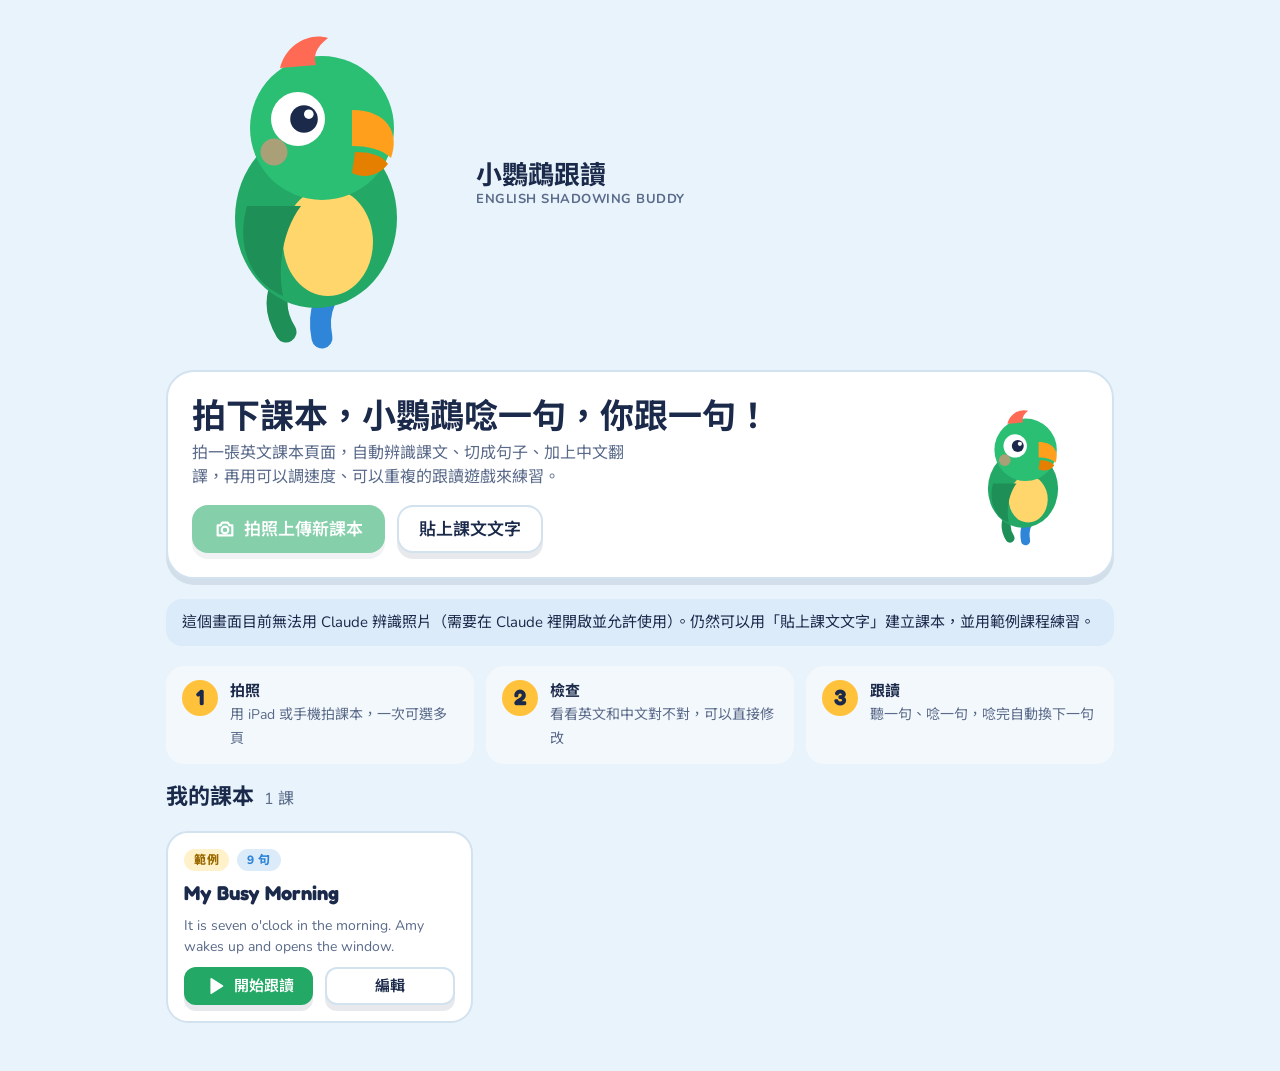
==== index.html @ 88861bb8 "Add files via upload" ====
<!doctype html><html lang="zh-Hant"><head><meta charset="utf-8"><meta name="viewport" content="width=device-width,initial-scale=1,viewport-fit=cover"><meta name="apple-mobile-web-app-capable" content="yes"><style>body{margin:0}[hidden]{display:none!important}img{max-width:100%}</style></head><body>
<title>小鸚鵡跟讀</title>
<link rel="preconnect" href="https://fonts.googleapis.com">
<link rel="preconnect" href="https://fonts.gstatic.com" crossorigin>
<link rel="stylesheet" href="https://fonts.googleapis.com/css2?family=Fredoka:wght@500;600;700&family=Nunito:wght@500;700;800&family=Noto+Sans+TC:wght@500;700&display=swap">
<style>
:root{
  --bg:#E8F3FB; --surface:#FFFFFF; --surface2:#F3F8FC; --ink:#1B2A4A; --muted:#5A6A8A; --line:#D3E2EF;
  --leaf:#23A866; --leaf-ink:#FFFFFF; --leaf-soft:#D9F4E6;
  --sun:#FFC23A; --sun-soft:#FFF1C9; --coral:#FF6A55; --coral-soft:#FFE3DE; --sky:#2F86D8; --sky-soft:#DCEBFA;
  --hl:#FFE08A; --hl-ink:#1B2A4A; --shadow:0 6px 0 rgba(27,42,74,.10);
  --f-disp:"Fredoka","Noto Sans TC","PingFang TC","Microsoft JhengHei",system-ui,sans-serif;
  --f-body:"Nunito","Noto Sans TC","PingFang TC","Microsoft JhengHei",system-ui,sans-serif;
  --f-zh:"Noto Sans TC","PingFang TC","Microsoft JhengHei",system-ui,sans-serif;
}
@media (prefers-color-scheme: dark){
  :root:not([data-theme="light"]){
    color-scheme:dark;
    --bg:#0E1930; --surface:#172642; --surface2:#1D2E4F; --ink:#EEF3FB; --muted:#9FB1CF; --line:#2B3E62;
    --leaf:#34C27B; --leaf-ink:#06210F; --leaf-soft:#173D2C;
    --sun:#FFC94F; --sun-soft:#3D3316; --coral:#FF7C69; --coral-soft:#43221F; --sky:#5AA6EE; --sky-soft:#1B3355;
    --hl:#FFD35C; --hl-ink:#1B2A4A; --shadow:0 6px 0 rgba(0,0,0,.35);
  }
}
:root[data-theme="dark"]{
  color-scheme:dark;
  --bg:#0E1930; --surface:#172642; --surface2:#1D2E4F; --ink:#EEF3FB; --muted:#9FB1CF; --line:#2B3E62;
  --leaf:#34C27B; --leaf-ink:#06210F; --leaf-soft:#173D2C;
  --sun:#FFC94F; --sun-soft:#3D3316; --coral:#FF7C69; --coral-soft:#43221F; --sky:#5AA6EE; --sky-soft:#1B3355;
  --hl:#FFD35C; --hl-ink:#1B2A4A; --shadow:0 6px 0 rgba(0,0,0,.35);
}
*{box-sizing:border-box}
html,body{height:100%}
body{background:var(--bg);color:var(--ink);font-family:var(--f-body);font-size:16px;line-height:1.5;-webkit-tap-highlight-color:transparent}
.wrap{max-width:980px;margin:0 auto;padding:20px 16px 48px;display:flex;flex-direction:column;gap:20px}
h1,h2,h3{font-family:var(--f-disp);margin:0;text-wrap:balance;line-height:1.15}
button{font:inherit;color:inherit;cursor:pointer;border:0;background:none}
button:focus-visible,input:focus-visible,textarea:focus-visible,select:focus-visible,label.btn:focus-within{outline:3px solid var(--sky);outline-offset:2px}
.btn{display:inline-flex;align-items:center;justify-content:center;gap:8px;min-height:48px;padding:0 20px;border-radius:16px;font-family:var(--f-disp);font-weight:600;font-size:17px;background:var(--surface);border:2px solid var(--line);box-shadow:var(--shadow);transition:transform .08s}
.btn:active{transform:translateY(3px);box-shadow:0 3px 0 rgba(27,42,74,.10)}
.btn[disabled]{opacity:.5;cursor:not-allowed}
.btn.primary{background:var(--leaf);color:var(--leaf-ink);border-color:transparent}
.btn.sun{background:var(--sun);color:#1B2A4A;border-color:transparent}
.btn.ghost{box-shadow:none;background:transparent}
.btn.small{min-height:38px;font-size:15px;padding:0 14px;border-radius:12px}
.btn svg{width:22px;height:22px;flex:none}
.muted{color:var(--muted)}
.row{display:flex;gap:12px;flex-wrap:wrap;align-items:center}
.spacer{flex:1}

/* ---------- top bar ---------- */
.topbar{display:flex;align-items:center;gap:12px}
.brand{display:flex;align-items:center;gap:10px}
.brand h1{font-size:26px}
.brand small{display:block;font-family:var(--f-body);font-size:13px;color:var(--muted);font-weight:700;letter-spacing:.04em}

/* ---------- home ---------- */
.hero{display:grid;grid-template-columns:1fr auto;gap:16px;align-items:center;background:var(--surface);border:2px solid var(--line);border-radius:28px;padding:24px;box-shadow:var(--shadow)}
.hero h2{font-size:clamp(24px,4vw,34px)}
.hero p{margin:6px 0 16px;color:var(--muted);max-width:46ch}
.hero .parrot{width:130px}
@media (max-width:560px){.hero{grid-template-columns:1fr}.hero .parrot{width:96px;order:-1}}
.steps{display:grid;grid-template-columns:repeat(3,1fr);gap:12px}
.step{background:var(--surface2);border-radius:18px;padding:14px 16px;display:flex;gap:12px;align-items:flex-start}
.step b{font-family:var(--f-disp);font-size:22px;width:36px;height:36px;border-radius:50%;display:grid;place-items:center;flex:none;background:var(--sun);color:#1B2A4A}
.step span{font-size:14px;color:var(--muted)}
.step strong{display:block;color:var(--ink);font-size:15px}
@media (max-width:640px){.steps{grid-template-columns:1fr}}
.section-h{display:flex;align-items:baseline;gap:10px}
.section-h h3{font-size:22px}
.lessons{display:grid;grid-template-columns:repeat(auto-fill,minmax(250px,1fr));gap:14px}
.lesson{background:var(--surface);border:2px solid var(--line);border-radius:22px;padding:16px;display:flex;flex-direction:column;gap:10px}
.lesson h4{margin:0;font-family:var(--f-disp);font-size:20px;line-height:1.2}
.lesson .first{font-size:14px;color:var(--muted);display:-webkit-box;-webkit-line-clamp:2;-webkit-box-orient:vertical;overflow:hidden;min-height:42px}
.tag{display:inline-block;font-size:12px;font-weight:800;letter-spacing:.05em;padding:2px 10px;border-radius:99px;background:var(--sky-soft);color:var(--sky)}
.tag.sample{background:var(--sun-soft);color:#9A6A00}
:root[data-theme="dark"] .tag.sample{color:var(--sun)}
@media (prefers-color-scheme: dark){:root:not([data-theme="light"]) .tag.sample{color:var(--sun)}}
.lesson .row .btn{flex:1}
.paste{background:var(--surface);border:2px dashed var(--line);border-radius:22px;padding:16px;display:flex;flex-direction:column;gap:10px}
textarea,input[type=text],select{font:inherit;color:var(--ink);background:var(--surface2);border:2px solid var(--line);border-radius:12px;padding:10px 12px;width:100%}
textarea{resize:vertical}
.notice{border-radius:16px;padding:12px 16px;background:var(--coral-soft);color:var(--ink);font-size:15px}
.notice.info{background:var(--sky-soft)}

/* ---------- busy ---------- */
.busy{position:fixed;inset:0;background:color-mix(in srgb,var(--bg) 88%,transparent);display:grid;place-items:center;z-index:50;padding:16px}
.busy .card{background:var(--surface);border:2px solid var(--line);border-radius:28px;padding:28px;max-width:420px;width:100%;text-align:center;display:flex;flex-direction:column;gap:12px;align-items:center;box-shadow:var(--shadow)}
.busy .parrot{width:110px}

/* ---------- edit ---------- */
.shots{display:flex;gap:10px;overflow-x:auto;padding-bottom:4px}
.shots img{height:120px;border-radius:12px;border:2px solid var(--line);flex:none}
.sent-list{display:flex;flex-direction:column;gap:12px}
.sent{background:var(--surface);border:2px solid var(--line);border-radius:20px;padding:12px;display:grid;grid-template-columns:40px 1fr auto;gap:10px;align-items:start}
.sent .n{font-family:var(--f-disp);font-weight:700;font-size:18px;width:36px;height:36px;border-radius:12px;display:grid;place-items:center;background:var(--leaf-soft);color:var(--leaf)}
.sent .fields{display:flex;flex-direction:column;gap:8px;min-width:0}
.sent .spk{max-width:180px;font-size:14px;padding:6px 10px}
.sent textarea{min-height:48px}
.sent textarea.en{font-size:18px;font-weight:700}
.sent textarea.zh{font-family:var(--f-zh)}
.sent .tools{display:flex;flex-direction:column;gap:6px}
.icon-btn{width:40px;height:40px;border-radius:12px;display:grid;place-items:center;background:var(--surface2);border:2px solid var(--line)}
.icon-btn svg{width:20px;height:20px}
.icon-btn.danger{color:var(--coral)}
@media (max-width:520px){.sent{grid-template-columns:1fr auto}.sent .n{display:none}}
.sticky-foot{position:sticky;bottom:0;padding-block:12px calc(12px + env(safe-area-inset-bottom,0px));background:linear-gradient(transparent,var(--bg) 30%);display:flex;gap:12px;flex-wrap:wrap;justify-content:flex-end}

/* ---------- play ---------- */
.play{max-width:1100px}
.stage{background:var(--surface);border:2px solid var(--line);border-radius:32px;padding:clamp(18px,3vw,36px);box-shadow:var(--shadow);display:flex;flex-direction:column;gap:18px;position:relative;overflow:hidden}
.progress{display:flex;align-items:center;gap:10px;font-family:var(--f-disp);font-weight:600;color:var(--muted)}
.bar{flex:1;height:12px;border-radius:99px;background:var(--surface2);overflow:hidden}
.bar i{display:block;height:100%;background:var(--leaf);border-radius:99px;transition:width .35s}
.speaker{align-self:flex-start;font-family:var(--f-disp);font-weight:600;font-size:16px;padding:4px 14px;border-radius:99px;background:var(--sky-soft);color:var(--sky)}
.en-big{font-family:var(--f-disp);font-weight:600;font-size:clamp(30px,5.4vw,58px);line-height:1.25;letter-spacing:.005em;cursor:pointer;min-height:1.25em}
.en-big .w{border-radius:10px;padding:0 .06em;transition:background .12s,color .12s;display:inline}
.en-big .w.on{background:var(--hl);color:var(--hl-ink)}
.en-big.speaking-all .w{background:color-mix(in srgb,var(--hl) 45%,transparent)}
.en-big.dim{opacity:.35}
.zh-big{font-family:var(--f-zh);font-size:clamp(20px,2.8vw,28px);color:var(--muted);font-weight:500;min-height:1.4em}
.zh-big.hidden-zh{filter:blur(8px);cursor:pointer;user-select:none}
.buddy{display:flex;align-items:center;gap:16px;background:var(--surface2);border-radius:24px;padding:12px 16px}
.buddy .parrot{width:84px;flex:none}
.buddy .say{font-family:var(--f-disp);font-weight:600;font-size:clamp(20px,2.6vw,26px)}
.buddy .say small{display:block;font-family:var(--f-body);font-size:14px;color:var(--muted);font-weight:700}
.ring{width:64px;height:64px;flex:none;margin-left:auto;position:relative}
.ring svg{width:100%;height:100%;transform:rotate(-90deg)}
.ring circle{fill:none;stroke-width:8}
.ring .track{stroke:var(--line)}
.ring .fill{stroke:var(--coral);stroke-linecap:round;stroke-dasharray:176;stroke-dashoffset:0}
.ring span{position:absolute;inset:0;display:grid;place-items:center;font-family:var(--f-disp);font-weight:700;font-size:20px}
.buddy.turn{background:var(--coral-soft)}
.buddy.listen{background:var(--leaf-soft)}
.buddy.ready{background:var(--sun-soft)}

.controls{display:grid;grid-template-columns:1fr 1fr 1.4fr 1fr 1fr;gap:12px;align-items:stretch}
.cbtn{min-height:76px;border-radius:24px;background:var(--surface);border:2px solid var(--line);box-shadow:var(--shadow);display:flex;flex-direction:column;align-items:center;justify-content:center;gap:2px;font-family:var(--f-disp);font-weight:600;font-size:15px;transition:transform .08s}
.cbtn:active{transform:translateY(3px)}
.cbtn svg{width:30px;height:30px}
.cbtn.main{background:var(--leaf);color:var(--leaf-ink);border-color:transparent;font-size:18px}
.cbtn.main svg{width:40px;height:40px}
.cbtn.next-ready{background:var(--sun);color:#1B2A4A;border-color:transparent;animation:nudge 1.2s ease-in-out infinite}
@keyframes nudge{50%{transform:translateY(-4px)}}
@media (max-width:560px){.controls{grid-template-columns:repeat(3,1fr)}.controls .c-restart,.controls .c-again{grid-column:span 1}.cbtn.main{grid-column:span 3;order:-1}}

.settings{display:grid;grid-template-columns:repeat(auto-fit,minmax(200px,1fr));gap:12px}
.set{background:var(--surface);border:2px solid var(--line);border-radius:20px;padding:10px 12px;display:flex;flex-direction:column;gap:8px}
.set label.t{font-size:13px;font-weight:800;letter-spacing:.05em;color:var(--muted)}
.seg{display:flex;background:var(--surface2);border-radius:14px;padding:4px;gap:4px}
.seg button{flex:1;min-height:40px;border-radius:10px;font-family:var(--f-disp);font-weight:600;font-size:15px;color:var(--muted)}
.seg button[aria-pressed="true"]{background:var(--surface);color:var(--ink);box-shadow:0 2px 0 rgba(27,42,74,.12)}
.set select{padding:8px 10px}
.dots{display:flex;flex-wrap:wrap;gap:8px}
.dot{min-width:40px;height:40px;border-radius:12px;background:var(--surface);border:2px solid var(--line);font-family:var(--f-disp);font-weight:600;color:var(--muted)}
.dot.done{background:var(--leaf-soft);color:var(--leaf);border-color:transparent}
.dot.cur{background:var(--sun);color:#1B2A4A;border-color:transparent}

/* ---------- parrot ---------- */
.parrot svg{width:100%;height:auto;display:block;overflow:visible}
.parrot .beak-low{transform-origin:70px 50px;transition:transform .12s}
.parrot.talk .beak-low{animation:chat .28s ease-in-out infinite}
@keyframes chat{50%{transform:rotate(16deg)}}
.parrot.talk .body{animation:bob .56s ease-in-out infinite}
@keyframes bob{50%{transform:translateY(-2px)}}
.parrot.listen .whole{transform:rotate(-8deg);transform-origin:50% 80%;transition:transform .3s}
.parrot .whole{transition:transform .3s}
.parrot.think .whole{animation:tilt 1.6s ease-in-out infinite;transform-origin:50% 80%}
@keyframes tilt{25%{transform:rotate(-6deg)}75%{transform:rotate(6deg)}}
.parrot.happy .whole{animation:hop .5s ease-in-out 3}
@keyframes hop{50%{transform:translateY(-10px)}}

/* ---------- celebrate ---------- */
.celebrate{position:absolute;inset:0;background:color-mix(in srgb,var(--surface) 94%,transparent);display:flex;flex-direction:column;align-items:center;justify-content:center;gap:14px;text-align:center;padding:24px;z-index:5}
.celebrate h2{font-size:clamp(28px,4vw,42px)}
.stars{display:flex;gap:8px}
.stars svg{width:48px;height:48px;animation:pop .5s cubic-bezier(.3,1.6,.5,1) both}
.stars svg:nth-child(2){animation-delay:.12s}.stars svg:nth-child(3){animation-delay:.24s}
@keyframes pop{from{transform:scale(0)}to{transform:scale(1)}}
@media (prefers-reduced-motion:reduce){*{animation:none!important;transition:none!important}}
</style>

<div id="app"></div>

<script>
(() => {
"use strict";
let view = { name: "home" };
/* ============ helpers ============ */
const $ = (s, r = document) => r.querySelector(s);
const esc = s => String(s ?? "").replace(/[&<>"']/g, c => ({ "&": "&amp;", "<": "&lt;", ">": "&gt;", '"': "&quot;", "'": "&#39;" }[c]));
const uid = () => Math.random().toString(36).slice(2, 10);
const store = {
  get(k, d) { try { const v = localStorage.getItem(k); return v ? JSON.parse(v) : d; } catch { return d; } },
  set(k, v) { try { localStorage.setItem(k, JSON.stringify(v)); } catch {} }
};
const ICON = {
  play: '<svg viewBox="0 0 24 24" fill="currentColor"><path d="M7 4.5v15a1 1 0 0 0 1.5.86l12-7.5a1 1 0 0 0 0-1.72l-12-7.5A1 1 0 0 0 7 4.5z"/></svg>',
  pause: '<svg viewBox="0 0 24 24" fill="currentColor"><rect x="5.5" y="4" width="4.5" height="16" rx="1.5"/><rect x="14" y="4" width="4.5" height="16" rx="1.5"/></svg>',
  prev: '<svg viewBox="0 0 24 24" fill="currentColor"><rect x="4" y="5" width="3" height="14" rx="1.2"/><path d="M20 5.8v12.4a1 1 0 0 1-1.55.83L9.6 13.2a1.4 1.4 0 0 1 0-2.4l8.85-5.83A1 1 0 0 1 20 5.8z"/></svg>',
  next: '<svg viewBox="0 0 24 24" fill="currentColor"><rect x="17" y="5" width="3" height="14" rx="1.2"/><path d="M4 5.8v12.4a1 1 0 0 0 1.55.83l8.85-5.83a1.4 1.4 0 0 0 0-2.4L5.55 4.97A1 1 0 0 0 4 5.8z"/></svg>',
  again: '<svg viewBox="0 0 24 24" fill="none" stroke="currentColor" stroke-width="2.6" stroke-linecap="round" stroke-linejoin="round"><path d="M4 12a8 8 0 1 0 2.5-5.8"/><path d="M4 4v5h5"/></svg>',
  restart: '<svg viewBox="0 0 24 24" fill="none" stroke="currentColor" stroke-width="2.6" stroke-linecap="round" stroke-linejoin="round"><path d="M3 5v6h6"/><path d="M3.5 11A9 9 0 1 1 6 17.5"/><circle cx="12" cy="12" r="2" fill="currentColor"/></svg>',
  camera: '<svg viewBox="0 0 24 24" fill="none" stroke="currentColor" stroke-width="2.4" stroke-linejoin="round"><path d="M4 8h3l2-3h6l2 3h3v11H4z"/><circle cx="12" cy="13" r="3.6"/></svg>',
  back: '<svg viewBox="0 0 24 24" fill="none" stroke="currentColor" stroke-width="2.8" stroke-linecap="round" stroke-linejoin="round"><path d="M15 5l-7 7 7 7"/></svg>',
  trash: '<svg viewBox="0 0 24 24" fill="none" stroke="currentColor" stroke-width="2.4" stroke-linecap="round"><path d="M4 7h16M9 7V4h6v3M6 7l1 13h10l1-13"/></svg>',
  up: '<svg viewBox="0 0 24 24" fill="none" stroke="currentColor" stroke-width="2.8" stroke-linecap="round" stroke-linejoin="round"><path d="M6 14l6-6 6 6"/></svg>',
  plus: '<svg viewBox="0 0 24 24" fill="none" stroke="currentColor" stroke-width="2.8" stroke-linecap="round"><path d="M12 5v14M5 12h14"/></svg>',
  speaker: '<svg viewBox="0 0 24 24" fill="currentColor"><path d="M4 9h4l5-4v14l-5-4H4z"/><path d="M16.5 8.5a5 5 0 0 1 0 7" fill="none" stroke="currentColor" stroke-width="2.2" stroke-linecap="round"/></svg>',
  star: '<svg viewBox="0 0 24 24"><path fill="#FFC23A" stroke="#E0A000" stroke-width="1.2" d="M12 2.8l2.8 5.9 6.4.8-4.7 4.4 1.2 6.4L12 17.2l-5.7 3.1 1.2-6.4-4.7-4.4 6.4-.8z"/></svg>'
};
const PARROT = `<svg viewBox="0 0 100 110" aria-hidden="true"><g class="whole"><g class="body">
  <path d="M40 104c-6-10-2-18 4-22" stroke="#1E8F57" stroke-width="7" fill="none" stroke-linecap="round"/>
  <path d="M52 106c-2-10 2-16 8-20" stroke="#2F86D8" stroke-width="7" fill="none" stroke-linecap="round"/>
  <ellipse cx="50" cy="66" rx="27" ry="30" fill="#23A866"/>
  <ellipse cx="54" cy="74" rx="15" ry="18" fill="#FFD66B"/>
  <path d="M27 62c-4 14 2 26 12 30 -2-10 0-22 6-30z" fill="#1E8F57"/>
  <circle cx="52" cy="36" r="24" fill="#2BBF73"/>
  <path d="M38 16c2-8 10-12 16-10-4 3-5 6-4 9z" fill="#FF6A55"/>
  <circle cx="44" cy="33" r="9" fill="#fff"/><circle cx="46" cy="33" r="4.6" fill="#1B2A4A"/><circle cx="47.6" cy="31.4" r="1.6" fill="#fff"/>
  <circle cx="36" cy="44" r="4.5" fill="#FF8C7A" opacity=".6"/>
  <path d="M62 30c12 0 16 8 13 16-3-3-8-4-13-4z" fill="#FF9F1C"/>
  <path class="beak-low" d="M63 44c5 0 9 1 11 4-3 4-8 5-12 3z" fill="#E57F00"/>
</g></g></svg>`;
const parrot = (cls = "") => `<div class="parrot ${cls}">${PARROT}</div>`;

/* ============ data ============ */
const SAMPLE = {
  id: "sample", sample: true, title: "My Busy Morning", created: 0,
  sentences: [
    { speaker: "", en: "It is seven o'clock in the morning.", zh: "現在是早上七點。" },
    { speaker: "", en: "Amy wakes up and opens the window.", zh: "艾咪起床，打開窗戶。" },
    { speaker: "Mom", en: "Good morning, Amy! Breakfast is ready.", zh: "早安，艾咪！早餐準備好了。" },
    { speaker: "Amy", en: "Good morning, Mom! What do we have today?", zh: "早安，媽媽！我們今天吃什麼？" },
    { speaker: "Mom", en: "We have eggs, toast, and warm milk.", zh: "我們有蛋、吐司和熱牛奶。" },
    { speaker: "Amy", en: "Yummy! I like eggs very much.", zh: "好好吃！我非常喜歡吃蛋。" },
    { speaker: "", en: "After breakfast, Amy brushes her teeth.", zh: "吃完早餐後，艾咪刷牙。" },
    { speaker: "", en: "She puts on her shoes and takes her school bag.", zh: "她穿上鞋子，拿起書包。" },
    { speaker: "Amy", en: "Bye, Mom! See you after school.", zh: "媽媽再見！放學後見。" }
  ]
};
let lessons = store.get("parrot-lessons-v1", null);
if (!Array.isArray(lessons)) lessons = [];
const saveLessons = () => store.set("parrot-lessons-v1", lessons.filter(l => !l.sample));
const allLessons = () => [...lessons.filter(l => !l.sample).sort((a, b) => b.created - a.created), SAMPLE];
const findLesson = id => id === "sample" ? SAMPLE : lessons.find(l => l.id === id);

const settings = Object.assign({ rate: 1, repeat: 1, mode: "auto", wait: "auto", showZh: true, voice: "" }, store.get("parrot-settings-v1", {}));
const saveSettings = () => store.set("parrot-settings-v1", settings);

/* ============ Claude (OCR + translate) ============ */
let sampleFn = null, canImages = false, sampleReady = false;
if (window.claude?.use) {
  window.claude.use("sample").then(async s => {
    sampleFn = s;
    if (s) { const lim = await s.limits().catch(() => null); canImages = !!lim?.images; }
    sampleReady = true; if (view.name === "home") render();
  }).catch(() => { sampleReady = true; });
} else sampleReady = true;

const errCopy = code => ({
  not_granted: "沒有取得使用 Claude 的權限，可以改用下方「貼上課文文字」。",
  sampling_disabled: "這個帳號目前無法使用 Claude 辨識，請改用貼上文字。",
  images_unavailable: "這個環境不能傳送圖片，請改用貼上文字。",
  image_rejected: "這張照片無法讀取，請換一張（JPG / PNG，清楚一點）。",
  rate_limited: "使用太頻繁了，請稍等一下再試。",
  invalid_json: "辨識結果格式怪怪的，請再試一次。",
  refused: "無法處理這張圖片，請換一張課本照片。",
  session_expired: "登入已過期，請重新登入後再試。"
}[code] || "辨識時發生問題，請再試一次。");

function validSentences(arr) {
  return (Array.isArray(arr) ? arr : []).map(s => ({
    speaker: String(s?.speaker ?? "").trim(), en: String(s?.en ?? "").trim(), zh: String(s?.zh ?? "").trim()
  })).filter(s => s.en);
}

async function ocrImages(files) {
  const n = files.length;
  const prompt = `你是兒童英文課本的文字整理助手。附上的 ${n} 張圖片是英文課本頁面的照片（依頁序）。
請：
1. 讀出頁面上的英文課文內容（對話、短文、句型、例句）。忽略頁碼、頁首頁尾、出版社資訊、中文說明與練習題作答指示。
2. 修正拍照造成的斷行與錯字，把內容切成適合小朋友跟讀的一句一句（一個項目一句；很長的句子可在自然停頓處拆開）。
3. 如果是對話，把說話者名字放在 speaker 欄位，en 欄位不要包含名字與冒號。
4. 每句提供自然、小學生看得懂的繁體中文（台灣用語）翻譯。
5. 給這一課一個簡短標題（優先用課本上的英文標題）。
只回傳 JSON：{"title": string, "sentences": [{"speaker": string, "en": string, "zh": string}]}
找不到英文課文時回傳 {"title": "", "sentences": []}。`;
  const out = await sampleFn.json(prompt, { images: files, modelTier: "default", cache: false });
  return { title: String(out?.title || "").trim(), sentences: validSentences(out?.sentences) };
}

async function translateMissing(sentences) {
  const idx = sentences.map((s, i) => (!s.zh && s.en ? i : -1)).filter(i => i >= 0);
  if (!idx.length) return 0;
  const list = idx.map(i => sentences[i].en);
  const prompt = `把下面的英文句子翻成自然、小學生看得懂的繁體中文（台灣用語）。只回傳 JSON 字串陣列，長度 ${list.length}，順序相同。\n\n${JSON.stringify(list)}`;
  const out = await sampleFn.json(prompt, { modelTier: "quick" });
  if (!Array.isArray(out)) throw { code: "invalid_json" };
  idx.forEach((i, k) => { if (out[k]) sentences[i].zh = String(out[k]).trim(); });
  return idx.length;
}

function splitText(text) {
  const protect = t => t.replace(/\b(Mr|Mrs|Ms|Dr|St|Mt)\./g, "$1\u0001");
  const res = [];
  for (let line of text.split(/\n+/)) {
    line = line.trim(); if (!line) continue;
    let speaker = "";
    const m = line.match(/^([A-Z][A-Za-z .'-]{0,20}):\s*(.+)$/);
    if (m) { speaker = m[1].trim(); line = m[2]; }
    protect(line).replace(/([.!?]+["”’']?)\s+/g, "$1\n").split("\n").forEach(p => {
      p = p.replace(/\u0001/g, ".").trim();
      if (p) res.push({ speaker, en: p, zh: "" });
    });
  }
  return res;
}

/* ============ speech ============ */
const synth = window.speechSynthesis;
let voices = [];
function loadVoices() {
  if (!synth) return;
  voices = synth.getVoices().filter(v => /^en[-_]/i.test(v.lang) || v.lang === "en");
  const score = v => (/en[-_]US/i.test(v.lang) ? 4 : /en[-_]GB/i.test(v.lang) ? 3 : 1) + (/Samantha|Google US|Aria|Jenny|Ava|Allison|Karen/i.test(v.name) ? 3 : 0) + (v.localService ? 1 : 0);
  voices.sort((a, b) => score(b) - score(a));
  if (view.name === "play") updateVoiceSelect();
}
if (synth) { loadVoices(); synth.onvoiceschanged = loadVoices; }
const pickVoice = () => voices.find(v => v.voiceURI === settings.voice) || voices[0] || null;

function speak(text, { onWord, rate = settings.rate } = {}) {
  return new Promise(resolve => {
    if (!synth) { setTimeout(resolve, 1200); return; }
    const u = new SpeechSynthesisUtterance(text);
    const v = pickVoice(); if (v) u.voice = v;
    u.lang = v?.lang || "en-US"; u.rate = rate; u.pitch = 1.05;
    let done = false;
    const finish = () => { if (!done) { done = true; clearTimeout(guard); resolve(); } };
    const words = text.split(/\s+/).length;
    const guard = setTimeout(finish, (words * 700) / rate + 4000);
    u.onboundary = e => { if (e.name === "word" || e.name === undefined) onWord?.(e.charIndex); };
    u.onend = finish; u.onerror = finish;
    synth.speak(u);
  });
}
const sleep = (ms, tok) => new Promise(r => { const t = setTimeout(r, ms); if (tok) tok.timers.push(t); });

/* ============ views ============ */
const app = $("#app");
let draft = null;       // lesson being edited
let busyEl = null;

function go(name, extra = {}) {
  stopPlayback();
  view = { name, ...extra };
  render(); window.scrollTo(0, 0);
}

function render() {
  if (view.name === "home") renderHome();
  else if (view.name === "edit") renderEdit();
  else if (view.name === "play") renderPlay();
}

function showBusy(title, sub) {
  hideBusy();
  busyEl = document.createElement("div");
  busyEl.className = "busy";
  busyEl.innerHTML = `<div class="card">${parrot("think")}<h3>${esc(title)}</h3><p class="muted" id="busySub">${esc(sub)}</p></div>`;
  document.body.append(busyEl);
}
function hideBusy() { busyEl?.remove(); busyEl = null; }

/* ---------- HOME ---------- */
function renderHome(msg) {
  const list = allLessons();
  const photoOK = !!sampleFn && canImages;
  app.innerHTML = `<div class="wrap">
    <div class="topbar"><div class="brand">${parrot()}<div><h1>小鸚鵡跟讀</h1><small>ENGLISH SHADOWING BUDDY</small></div></div></div>
    <section class="hero">
      <div>
        <h2>拍下課本，小鸚鵡唸一句，你跟一句！</h2>
        <p>拍一張英文課本頁面，自動辨識課文、切成句子、加上中文翻譯，再用可以調速度、可以重複的跟讀遊戲來練習。</p>
        <div class="row">
          <label class="btn primary" id="photoBtn" ${photoOK ? "" : 'aria-disabled="true" style="opacity:.55"'}>${ICON.camera}拍照上傳新課本
            <input id="photoIn" type="file" accept="image/*" capture="environment" multiple hidden ${photoOK ? "" : "disabled"}>
          </label>
          <button class="btn" id="pasteToggle">貼上課文文字</button>
        </div>
      </div>
      ${parrot()}
    </section>
    ${msg ? `<div class="notice">${esc(msg)}</div>` : ""}
    ${!sampleReady ? `<div class="notice info">正在準備拍照辨識功能…</div>` :
      !photoOK ? `<div class="notice info">這個畫面目前無法用 Claude 辨識照片（需要在 Claude 裡開啟並允許使用）。仍然可以用「貼上課文文字」建立課本，並用範例課程練習。</div>` : ""}
    <section class="paste" id="pasteBox" hidden>
      <label for="pasteTitle"><b>課名</b></label>
      <input type="text" id="pasteTitle" placeholder="例如：Unit 3 My Family">
      <label for="pasteText"><b>英文課文</b> <span class="muted">（一行一句也可以；對話可寫成「Tom: Hello!」）</span></label>
      <textarea id="pasteText" rows="6" placeholder="Tom: Hello, I'm Tom.&#10;Amy: Hi, Tom. Nice to meet you."></textarea>
      <div class="row"><span class="spacer"></span><button class="btn primary" id="pasteGo">下一步：檢查句子</button></div>
    </section>
    <div class="steps">
      <div class="step"><b>1</b><div><strong>拍照</strong><span>用 iPad 或手機拍課本，一次可選多頁</span></div></div>
      <div class="step"><b>2</b><div><strong>檢查</strong><span>看看英文和中文對不對，可以直接修改</span></div></div>
      <div class="step"><b>3</b><div><strong>跟讀</strong><span>聽一句、唸一句，唸完自動換下一句</span></div></div>
    </div>
    <div class="section-h"><h3>我的課本</h3><span class="muted">${list.length} 課</span></div>
    <div class="lessons">
      ${list.map(l => `<article class="lesson">
        <div class="row" style="gap:8px">${l.sample ? '<span class="tag sample">範例</span>' : `<span class="tag">${l.sentences.length} 句</span>`}${l.sample ? `<span class="tag">${l.sentences.length} 句</span>` : ""}</div>
        <h4>${esc(l.title || "未命名課文")}</h4>
        <div class="first">${esc(l.sentences.slice(0, 2).map(s => s.en).join(" "))}</div>
        <div class="row">
          <button class="btn primary small" data-play="${l.id}">${ICON.play}開始跟讀</button>
          <button class="btn small" data-edit="${l.id}">編輯</button>
        </div>
      </article>`).join("")}
    </div>
  </div>`;

  const inp = $("#photoIn");
  inp?.addEventListener("change", async () => {
    const files = [...inp.files]; inp.value = "";
    if (files.length) handlePhotos(files);
  });
  $("#photoBtn").addEventListener("click", e => { if (!photoOK) { e.preventDefault(); $("#pasteBox").hidden = false; $("#pasteText").focus(); } });
  $("#pasteToggle").onclick = () => { const b = $("#pasteBox"); b.hidden = !b.hidden; if (!b.hidden) $("#pasteText").focus(); };
  $("#pasteGo").onclick = () => {
    const sents = splitText($("#pasteText").value);
    if (!sents.length) { $("#pasteText").focus(); return; }
    draft = { id: uid(), title: $("#pasteTitle").value.trim() || "我的課文", sentences: sents, created: Date.now(), images: [] };
    go("edit");
  };
  app.querySelectorAll("[data-play]").forEach(b => b.onclick = () => go("play", { id: b.dataset.play }));
  app.querySelectorAll("[data-edit]").forEach(b => b.onclick = () => {
    const l = findLesson(b.dataset.edit);
    draft = JSON.parse(JSON.stringify(l)); draft.images = [];
    if (l.sample) { draft.id = uid(); draft.sample = false; draft.created = Date.now(); draft.title += "（我的版本）"; }
    go("edit");
  });
}

async function handlePhotos(files) {
  const urls = files.map(f => URL.createObjectURL(f));
  showBusy("小鸚鵡正在看課本…", "辨識英文、切句子、翻成中文，大約需要 20–60 秒");
  try {
    const { title, sentences } = await ocrImages(files);
    hideBusy();
    if (!sentences.length) { renderHome("這張照片裡找不到英文課文，請拍清楚一點、讓課文佔滿畫面再試一次。"); return; }
    draft = { id: uid(), title: title || "新課文", sentences, created: Date.now(), images: urls };
    go("edit");
  } catch (e) {
    hideBusy();
    renderHome(errCopy(e?.code));
  }
}

/* ---------- EDIT ---------- */
function renderEdit(msg) {
  const d = draft;
  const missing = d.sentences.filter(s => !s.zh).length;
  app.innerHTML = `<div class="wrap">
    <div class="topbar">
      <button class="btn ghost small" id="back">${ICON.back}首頁</button>
      <span class="spacer"></span>
      <span class="muted">共 ${d.sentences.length} 句</span>
    </div>
    <div>
      <label for="title" class="muted" style="font-weight:800;font-size:13px;letter-spacing:.05em">課名</label>
      <input type="text" id="title" value="${esc(d.title)}" style="font-family:var(--f-disp);font-size:24px;font-weight:600">
    </div>
    ${d.images?.length ? `<div class="shots">${d.images.map(u => `<img src="${u}" alt="課本照片">`).join("")}</div>` : ""}
    <div class="notice info">檢查一下：英文拼對了嗎？中文翻譯通順嗎？點文字就能直接修改。</div>
    ${msg ? `<div class="notice">${esc(msg)}</div>` : ""}
    <div class="sent-list">
      ${d.sentences.map((s, i) => `<div class="sent" data-i="${i}">
        <div class="n">${i + 1}</div>
        <div class="fields">
          <input type="text" class="spk" id="spk-${i}" placeholder="說話者（可空白）" value="${esc(s.speaker)}" aria-label="第 ${i + 1} 句說話者">
          <textarea class="en" id="en-${i}" rows="1" aria-label="第 ${i + 1} 句英文">${esc(s.en)}</textarea>
          <textarea class="zh" id="zh-${i}" rows="1" placeholder="中文翻譯" aria-label="第 ${i + 1} 句中文">${esc(s.zh)}</textarea>
        </div>
        <div class="tools">
          <button class="icon-btn" data-say="${i}" title="唸這句" aria-label="唸第 ${i + 1} 句">${ICON.speaker}</button>
          ${i > 0 ? `<button class="icon-btn" data-up="${i}" title="往上移" aria-label="第 ${i + 1} 句往上移">${ICON.up}</button>` : ""}
          <button class="icon-btn danger" data-del="${i}" title="刪除" aria-label="刪除第 ${i + 1} 句">${ICON.trash}</button>
        </div>
      </div>`).join("")}
    </div>
    <div class="row">
      <button class="btn" id="add">${ICON.plus}新增一句</button>
      ${sampleFn && missing ? `<button class="btn sun" id="trans">自動翻譯 ${missing} 句中文</button>` : ""}
    </div>
    <div class="sticky-foot">
      <button class="btn" id="save">儲存</button>
      <button class="btn primary" id="start">${ICON.play}開始跟讀遊戲</button>
    </div>
  </div>`;

  app.querySelectorAll("textarea").forEach(autoGrow);
  $("#title").oninput = e => d.title = e.target.value;
  app.querySelectorAll(".sent").forEach(row => {
    const i = +row.dataset.i;
    $(".spk", row).oninput = e => d.sentences[i].speaker = e.target.value;
    $(".en", row).oninput = e => { d.sentences[i].en = e.target.value; autoGrow(e.target); };
    $(".zh", row).oninput = e => { d.sentences[i].zh = e.target.value; autoGrow(e.target); };
  });
  app.querySelectorAll("[data-say]").forEach(b => b.onclick = () => { synth?.cancel(); speak(d.sentences[+b.dataset.say].en); });
  app.querySelectorAll("[data-del]").forEach(b => b.onclick = () => { d.sentences.splice(+b.dataset.del, 1); renderEdit(); });
  app.querySelectorAll("[data-up]").forEach(b => b.onclick = () => { const i = +b.dataset.up; [d.sentences[i - 1], d.sentences[i]] = [d.sentences[i], d.sentences[i - 1]]; renderEdit(); });
  $("#add").onclick = () => { d.sentences.push({ speaker: "", en: "", zh: "" }); renderEdit(); $(`#en-${d.sentences.length - 1}`)?.focus(); };
  $("#trans")?.addEventListener("click", async () => {
    showBusy("翻譯中…", "小鸚鵡正在把英文翻成中文");
    try { await translateMissing(d.sentences); hideBusy(); renderEdit(); }
    catch (e) { hideBusy(); renderEdit(errCopy(e?.code)); }
  });
  $("#back").onclick = () => go("home");
  $("#save").onclick = () => { if (commitDraft()) go("home"); };
  $("#start").onclick = () => { const id = commitDraft(); if (id) go("play", { id }); };
}
function autoGrow(t) { t.style.height = "auto"; t.style.height = t.scrollHeight + 4 + "px"; }
function commitDraft() {
  const d = draft;
  d.sentences = d.sentences.map(s => ({ speaker: s.speaker.trim(), en: s.en.trim(), zh: s.zh.trim() })).filter(s => s.en);
  if (!d.sentences.length) { renderEdit("至少需要一句英文喔！"); return null; }
  const { images, ...clean } = d;
  clean.title = clean.title.trim() || "我的課文";
  const i = lessons.findIndex(l => l.id === d.id);
  if (i >= 0) lessons[i] = clean; else lessons.push(clean);
  saveLessons();
  return d.id;
}

/* ---------- PLAY ---------- */
let P = null;          // playback state
let wakeLock = null;

function renderPlay() {
  const lesson = findLesson(view.id);
  if (!lesson) { go("home"); return; }
  P = { lesson, idx: 0, phase: "idle", tok: null, done: new Set() };
  app.innerHTML = `<div class="wrap play">
    <div class="topbar">
      <button class="btn ghost small" id="back">${ICON.back}首頁</button>
      <h2 style="font-size:22px;flex:1;min-width:0;overflow:hidden;text-overflow:ellipsis;white-space:nowrap">${esc(lesson.title)}</h2>
    </div>
    <section class="stage" id="stage">
      <div class="progress"><span id="pnum"></span><div class="bar"><i id="pbar"></i></div></div>
      <span class="speaker" id="spk" hidden></span>
      <div class="en-big" id="en" title="點一下再聽一次；點單字聽單字"></div>
      <div class="zh-big" id="zh"></div>
      <div class="buddy" id="buddy">
        ${parrot()}
        <div class="say" id="say"></div>
        <div class="ring" id="ring" hidden><svg viewBox="0 0 64 64"><circle class="track" cx="32" cy="32" r="28"/><circle class="fill" id="ringFill" cx="32" cy="32" r="28"/></svg><span id="ringNum"></span></div>
      </div>
    </section>
    <div class="controls">
      <button class="cbtn c-prev" id="prev">${ICON.prev}上一句</button>
      <button class="cbtn c-again" id="again">${ICON.again}再聽一次</button>
      <button class="cbtn main" id="pp"></button>
      <button class="cbtn c-next" id="next">${ICON.next}下一句</button>
      <button class="cbtn c-restart" id="restart">${ICON.restart}從頭開始</button>
    </div>
    <div class="settings">
      ${segSet("語速（慢 → 快）", "rate", [[0.75, "0.75x"], [1, "1x"], [1.25, "1.25x"]])}
      ${segSet("每句唸幾次", "repeat", [[1, "1 次"], [2, "2 次"], [3, "3 次"]])}
      ${segSet("唸完換你", "wait", [["auto", "自動"], [3, "3 秒"], [5, "5 秒"], [8, "8 秒"]])}
      ${segSet("下一句", "mode", [["auto", "自動"], ["manual", "按了才換"]])}
      ${segSet("中文翻譯", "showZh", [[true, "顯示"], [false, "藏起來"]])}
      <div class="set"><label class="t" for="voiceSel">聲音</label><select id="voiceSel"></select></div>
    </div>
    <div class="set"><span class="t" style="font-size:13px;font-weight:800;letter-spacing:.05em;color:var(--muted)">跳到第幾句</span><div class="dots" id="dots"></div></div>
    ${!synth ? `<div class="notice">這個瀏覽器不支援語音朗讀，請改用 Safari 或 Chrome。</div>` : ""}
  </div>`;

  $("#back").onclick = () => go("home");
  $("#pp").onclick = togglePlay;
  $("#prev").onclick = () => jump(P.idx - 1);
  $("#next").onclick = () => jump(P.idx + 1);
  $("#again").onclick = () => jump(P.idx);
  $("#restart").onclick = () => { P.done.clear(); jump(0); };
  $("#en").onclick = e => {
    const w = e.target.closest(".w");
    if (w && P.phase !== "speaking") { stopPlayback(true); speak(w.dataset.word, { rate: Math.min(settings.rate, 0.9) }); return; }
    jump(P.idx);
  };
  $("#zh").onclick = () => { if (!settings.showZh) $("#zh").classList.toggle("hidden-zh"); };
  app.querySelectorAll(".seg").forEach(seg => seg.addEventListener("click", e => {
    const b = e.target.closest("button"); if (!b) return;
    const key = seg.dataset.key; let val = b.dataset.v;
    val = val === "true" ? true : val === "false" ? false : isNaN(+val) ? val : +val;
    settings[key] = val; saveSettings();
    seg.querySelectorAll("button").forEach(x => x.setAttribute("aria-pressed", x === b));
    if (key === "showZh") showSentence();
  }));
  $("#voiceSel").onchange = e => { settings.voice = e.target.value; saveSettings(); synth?.cancel(); speak("Hello! Let's read together."); };
  updateVoiceSelect();
  showSentence();
  setPhase("idle");
}
function segSet(label, key, opts) {
  return `<div class="set"><span class="t" style="font-size:13px;font-weight:800;letter-spacing:.05em;color:var(--muted)">${label}</span>
    <div class="seg" data-key="${key}" role="group" aria-label="${label}">${opts.map(([v, t]) => `<button data-v="${v}" aria-pressed="${String(settings[key]) === String(v)}">${t}</button>`).join("")}</div></div>`;
}
function updateVoiceSelect() {
  const sel = $("#voiceSel"); if (!sel) return;
  const cur = pickVoice();
  sel.innerHTML = voices.length ? voices.map(v => `<option value="${esc(v.voiceURI)}" ${v === cur ? "selected" : ""}>${esc(v.name)} (${esc(v.lang)})</option>`).join("") : `<option>系統預設英文聲音</option>`;
}

function showSentence() {
  const s = P.lesson.sentences[P.idx], n = P.lesson.sentences.length;
  $("#pnum").textContent = `${P.idx + 1} / ${n}`;
  $("#pbar").style.width = `${((P.idx + 1) / n) * 100}%`;
  const spk = $("#spk"); spk.hidden = !s.speaker; spk.textContent = s.speaker;
  // word spans with char offsets
  let html = "", re = /\S+/g, m, last = 0;
  while ((m = re.exec(s.en))) {
    html += esc(s.en.slice(last, m.index));
    const word = m[0].replace(/^[^A-Za-z0-9']+|[^A-Za-z0-9']+$/g, "");
    html += `<span class="w" data-s="${m.index}" data-e="${m.index + m[0].length}" data-word="${esc(word || m[0])}">${esc(m[0])}</span>`;
    last = m.index + m[0].length;
  }
  $("#en").innerHTML = html;
  const zh = $("#zh"); zh.textContent = s.zh || "";
  zh.classList.toggle("hidden-zh", !settings.showZh && !!s.zh);
  $("#dots").innerHTML = P.lesson.sentences.map((_, i) => `<button class="dot ${i === P.idx ? "cur" : P.done.has(i) ? "done" : ""}" data-j="${i}" aria-label="第 ${i + 1} 句">${i + 1}</button>`).join("");
  $("#dots").onclick = e => { const b = e.target.closest("[data-j]"); if (b) jump(+b.dataset.j); };
}
function highlightAt(ci) {
  const spans = app.querySelectorAll("#en .w");
  $("#en").classList.remove("speaking-all");
  spans.forEach(sp => sp.classList.toggle("on", ci >= +sp.dataset.s && ci < +sp.dataset.e));
}
function clearHighlight() { app.querySelectorAll("#en .w.on").forEach(x => x.classList.remove("on")); $("#en")?.classList.remove("speaking-all"); }

function setPhase(ph, extra = {}) {
  P.phase = ph;
  const say = $("#say"), buddy = $("#buddy"), par = $("#buddy .parrot"), pp = $("#pp"), nx = $("#next"), ring = $("#ring");
  if (!say) return;
  buddy.className = "buddy"; par.className = "parrot"; ring.hidden = true; nx.classList.remove("next-ready");
  const playing = ph === "speaking" || ph === "waiting";
  pp.innerHTML = playing ? `${ICON.pause}暫停` : `${ICON.play}${ph === "idle" && !P.started ? "開始" : "播放"}`;
  pp.setAttribute("aria-label", playing ? "暫停" : "播放");
  if (ph === "speaking") {
    buddy.classList.add("listen"); par.classList.add("talk");
    say.innerHTML = `仔細聽… <small>${extra.rep > 1 ? `第 ${extra.r} / ${extra.rep} 次` : "小鸚鵡先唸"}</small>`;
  } else if (ph === "waiting") {
    buddy.classList.add("turn"); par.classList.add("listen");
    say.innerHTML = `換你唸！ <small>大聲跟著說一次</small>`;
    ring.hidden = false;
  } else if (ph === "ready") {
    buddy.classList.add("ready");
    say.innerHTML = `唸得好！ <small>按「下一句」繼續，或點句子再聽一次</small>`;
    nx.classList.add("next-ready");
  } else if (ph === "paused") {
    say.innerHTML = `暫停中 <small>按播放從這一句繼續</small>`;
  } else {
    say.innerHTML = `準備好了嗎？ <small>按「開始」，小鸚鵡唸一句，你跟一句</small>`;
  }
}

function stopPlayback(keepPhase) {
  if (P?.tok) { P.tok.dead = true; P.tok.timers.forEach(clearTimeout); cancelAnimationFrame(P.tok.raf); }
  if (P) P.tok = null;
  synth?.cancel();
  if (view.name === "play" && P && $("#en")) { clearHighlight(); if (!keepPhase) setPhase("paused"); }
  releaseWake();
}
function togglePlay() {
  if (P.phase === "speaking" || P.phase === "waiting") stopPlayback();
  else if (P.phase === "done") { P.done.clear(); jump(0); }
  else if (P.phase === "ready") jump(P.idx + 1);
  else run();
}
function jump(i) {
  const n = P.lesson.sentences.length;
  if (i < 0) i = 0;
  if (i >= n) { finish(); return; }
  stopPlayback(true);
  $(".celebrate")?.remove();
  P.idx = i; showSentence(); run();
}
async function run() {
  stopPlayback(true);
  const tok = { dead: false, timers: [], raf: 0 };
  P.tok = tok; P.started = true;
  requestWake();
  const s = P.lesson.sentences[P.idx];
  const rep = settings.repeat;
  for (let r = 1; r <= rep; r++) {
    setPhase("speaking", { r, rep });
    $("#en").classList.add("speaking-all");
    await speak(s.en, { onWord: ci => !tok.dead && highlightAt(ci) });
    if (tok.dead) return;
    clearHighlight();
    if (r < rep) await sleep(600, tok);
    if (tok.dead) return;
  }
  // child's turn
  const words = s.en.split(/\s+/).length;
  const secs = settings.wait === "auto" ? Math.max(2.5, Math.round((words * 0.55 / settings.rate + 1.3) * 2) / 2) : settings.wait;
  setPhase("waiting");
  await countdown(secs, tok);
  if (tok.dead) return;
  P.done.add(P.idx);
  releaseWake();
  if (settings.mode === "auto") {
    if (P.idx + 1 >= P.lesson.sentences.length) { finish(); return; }
    await sleep(400, tok); if (tok.dead) return;
    P.idx++; showSentence(); run();
  } else {
    P.tok = null;
    showSentence();
    if (P.idx + 1 >= P.lesson.sentences.length) finish(); else setPhase("ready");
  }
}
function countdown(secs, tok) {
  return new Promise(res => {
    const fill = $("#ringFill"), num = $("#ringNum"), C = 176, t0 = performance.now(), dur = secs * 1000;
    const step = now => {
      if (tok.dead) { res(); return; }
      const p = Math.min(1, (now - t0) / dur);
      fill.style.strokeDashoffset = String(C * p);
      num.textContent = Math.ceil((dur - (now - t0)) / 1000) || "";
      if (p >= 1) res(); else tok.raf = requestAnimationFrame(step);
    };
    tok.raf = requestAnimationFrame(step);
  });
}
function finish() {
  stopPlayback(true);
  P.done = new Set(P.lesson.sentences.map((_, i) => i));
  showSentence(); setPhase("idle"); P.phase = "done";
  $("#pp").innerHTML = `${ICON.restart}再玩一次`;
  $("#say").innerHTML = `全部唸完了！ <small>好厲害，再挑戰一次或換快一點的語速吧</small>`;
  $("#buddy .parrot").classList.add("happy");
  const c = document.createElement("div");
  c.className = "celebrate";
  c.innerHTML = `<div class="stars">${ICON.star.repeat(3)}</div><h2>全部唸完了，好棒！</h2><p class="muted">這一課共 ${P.lesson.sentences.length} 句</p>
    <div class="row" style="justify-content:center"><button class="btn primary" id="again2">${ICON.restart}再玩一次</button><button class="btn" id="home2">回首頁</button></div>`;
  $("#stage").append(c);
  $("#again2").onclick = () => { P.done.clear(); jump(0); };
  $("#home2").onclick = () => go("home");
}
async function requestWake() { try { if (!wakeLock && navigator.wakeLock) { wakeLock = await navigator.wakeLock.request("screen"); wakeLock.addEventListener?.("release", () => wakeLock = null); } } catch {} }
function releaseWake() { try { wakeLock?.release(); } catch {} wakeLock = null; }

document.addEventListener("keydown", e => {
  if (view.name !== "play" || /INPUT|TEXTAREA|SELECT/.test(e.target.tagName)) return;
  if (e.key === " ") { e.preventDefault(); togglePlay(); }
  else if (e.key === "ArrowRight") jump(P.idx + 1);
  else if (e.key === "ArrowLeft") jump(P.idx - 1);
});
document.addEventListener("visibilitychange", () => { if (document.hidden && view.name === "play" && P && (P.phase === "speaking" || P.phase === "waiting")) stopPlayback(); });

render();
})();
</script>
</body></html>
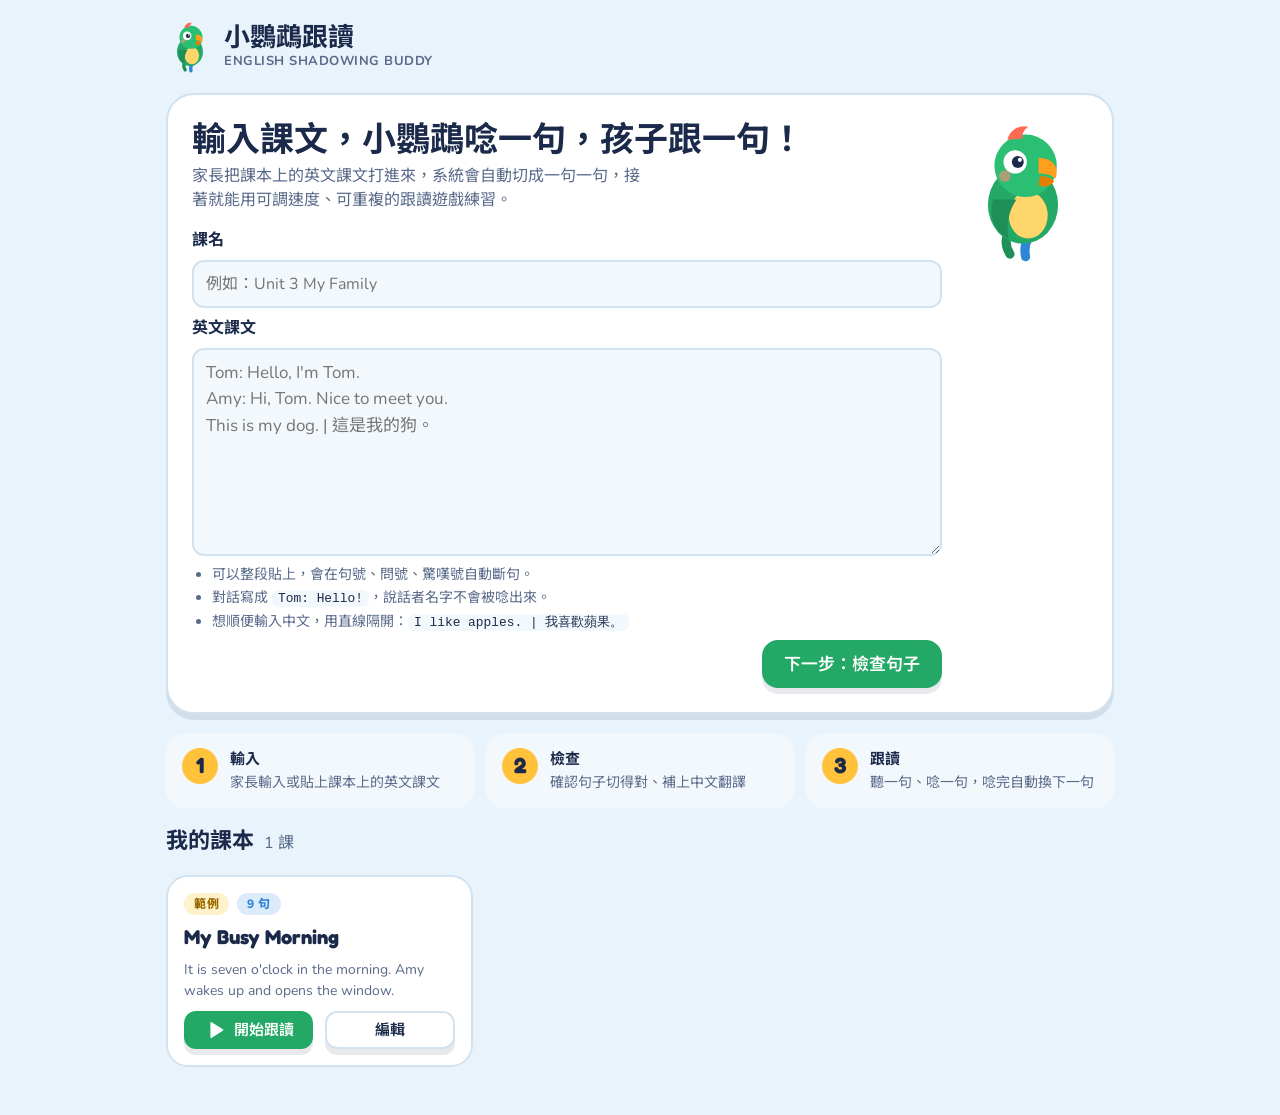
==== commit 2d2df568: "Add files via upload" ====
--- a/index.html
+++ b/index.html
@@ -51,6 +51,7 @@
 /* ---------- top bar ---------- */
 .topbar{display:flex;align-items:center;gap:12px}
 .brand{display:flex;align-items:center;gap:10px}
+.brand .parrot{width:48px;flex:none}
 .brand h1{font-size:26px}
 .brand small{display:block;font-family:var(--f-body);font-size:13px;color:var(--muted);font-weight:700;letter-spacing:.04em}
 
@@ -58,7 +59,14 @@
 .hero{display:grid;grid-template-columns:1fr auto;gap:16px;align-items:center;background:var(--surface);border:2px solid var(--line);border-radius:28px;padding:24px;box-shadow:var(--shadow)}
 .hero h2{font-size:clamp(24px,4vw,34px)}
 .hero p{margin:6px 0 16px;color:var(--muted);max-width:46ch}
-.hero .parrot{width:130px}
+.hero .parrot{width:130px;align-self:start}
+.entry{display:flex;flex-direction:column;min-width:0}
+.entry-form{display:flex;flex-direction:column;gap:8px}
+.entry-form textarea{font-size:17px;line-height:1.55;min-height:170px}
+.hints{margin:0;padding-left:20px;font-size:14px;color:var(--muted);display:flex;flex-direction:column;gap:2px}
+code{font-family:ui-monospace,Menlo,Consolas,monospace;font-size:.92em;background:var(--surface2);padding:1px 6px;border-radius:6px;color:var(--ink)}
+.err{margin:0;color:var(--coral);font-weight:700}
+.confirm{font-size:14px;display:flex;gap:8px;align-items:center;flex-wrap:wrap;background:var(--coral-soft);border-radius:12px;padding:8px 10px}
 @media (max-width:560px){.hero{grid-template-columns:1fr}.hero .parrot{width:96px;order:-1}}
 .steps{display:grid;grid-template-columns:repeat(3,1fr);gap:12px}
 .step{background:var(--surface2);border-radius:18px;padding:14px 16px;display:flex;gap:12px;align-items:flex-start}
@@ -89,8 +97,6 @@
 .busy .parrot{width:110px}
 
 /* ---------- edit ---------- */
-.shots{display:flex;gap:10px;overflow-x:auto;padding-bottom:4px}
-.shots img{height:120px;border-radius:12px;border:2px solid var(--line);flex:none}
 .sent-list{display:flex;flex-direction:column;gap:12px}
 .sent{background:var(--surface);border:2px solid var(--line);border-radius:20px;padding:12px;display:grid;grid-template-columns:40px 1fr auto;gap:10px;align-items:start}
 .sent .n{font-family:var(--f-disp);font-weight:700;font-size:18px;width:36px;height:36px;border-radius:12px;display:grid;place-items:center;background:var(--leaf-soft);color:var(--leaf)}
@@ -201,7 +207,6 @@
   next: '<svg viewBox="0 0 24 24" fill="currentColor"><rect x="17" y="5" width="3" height="14" rx="1.2"/><path d="M4 5.8v12.4a1 1 0 0 0 1.55.83l8.85-5.83a1.4 1.4 0 0 0 0-2.4L5.55 4.97A1 1 0 0 0 4 5.8z"/></svg>',
   again: '<svg viewBox="0 0 24 24" fill="none" stroke="currentColor" stroke-width="2.6" stroke-linecap="round" stroke-linejoin="round"><path d="M4 12a8 8 0 1 0 2.5-5.8"/><path d="M4 4v5h5"/></svg>',
   restart: '<svg viewBox="0 0 24 24" fill="none" stroke="currentColor" stroke-width="2.6" stroke-linecap="round" stroke-linejoin="round"><path d="M3 5v6h6"/><path d="M3.5 11A9 9 0 1 1 6 17.5"/><circle cx="12" cy="12" r="2" fill="currentColor"/></svg>',
-  camera: '<svg viewBox="0 0 24 24" fill="none" stroke="currentColor" stroke-width="2.4" stroke-linejoin="round"><path d="M4 8h3l2-3h6l2 3h3v11H4z"/><circle cx="12" cy="13" r="3.6"/></svg>',
   back: '<svg viewBox="0 0 24 24" fill="none" stroke="currentColor" stroke-width="2.8" stroke-linecap="round" stroke-linejoin="round"><path d="M15 5l-7 7 7 7"/></svg>',
   trash: '<svg viewBox="0 0 24 24" fill="none" stroke="currentColor" stroke-width="2.4" stroke-linecap="round"><path d="M4 7h16M9 7V4h6v3M6 7l1 13h10l1-13"/></svg>',
   up: '<svg viewBox="0 0 24 24" fill="none" stroke="currentColor" stroke-width="2.8" stroke-linecap="round" stroke-linejoin="round"><path d="M6 14l6-6 6 6"/></svg>',
@@ -249,46 +254,21 @@
 const saveSettings = () => store.set("parrot-settings-v1", settings);
 
 /* ============ Claude (OCR + translate) ============ */
-let sampleFn = null, canImages = false, sampleReady = false;
+let sampleFn = null, sampleReady = false;
 if (window.claude?.use) {
   window.claude.use("sample").then(async s => {
     sampleFn = s;
-    if (s) { const lim = await s.limits().catch(() => null); canImages = !!lim?.images; }
-    sampleReady = true; if (view.name === "home") render();
+    sampleReady = true; if (view.name === "edit") render();
   }).catch(() => { sampleReady = true; });
 } else sampleReady = true;
 
 const errCopy = code => ({
-  not_granted: "沒有取得使用 Claude 的權限，可以改用下方「貼上課文文字」。",
-  sampling_disabled: "這個帳號目前無法使用 Claude 辨識，請改用貼上文字。",
-  images_unavailable: "這個環境不能傳送圖片，請改用貼上文字。",
-  image_rejected: "這張照片無法讀取，請換一張（JPG / PNG，清楚一點）。",
+  not_granted: "沒有取得使用 Claude 的權限，請直接輸入中文翻譯。",
+  sampling_disabled: "這個帳號目前無法自動翻譯，請直接輸入中文翻譯。",
   rate_limited: "使用太頻繁了，請稍等一下再試。",
-  invalid_json: "辨識結果格式怪怪的，請再試一次。",
-  refused: "無法處理這張圖片，請換一張課本照片。",
+  invalid_json: "翻譯結果格式怪怪的，請再試一次。",
   session_expired: "登入已過期，請重新登入後再試。"
-}[code] || "辨識時發生問題，請再試一次。");
-
-function validSentences(arr) {
-  return (Array.isArray(arr) ? arr : []).map(s => ({
-    speaker: String(s?.speaker ?? "").trim(), en: String(s?.en ?? "").trim(), zh: String(s?.zh ?? "").trim()
-  })).filter(s => s.en);
-}
-
-async function ocrImages(files) {
-  const n = files.length;
-  const prompt = `你是兒童英文課本的文字整理助手。附上的 ${n} 張圖片是英文課本頁面的照片（依頁序）。
-請：
-1. 讀出頁面上的英文課文內容（對話、短文、句型、例句）。忽略頁碼、頁首頁尾、出版社資訊、中文說明與練習題作答指示。
-2. 修正拍照造成的斷行與錯字，把內容切成適合小朋友跟讀的一句一句（一個項目一句；很長的句子可在自然停頓處拆開）。
-3. 如果是對話，把說話者名字放在 speaker 欄位，en 欄位不要包含名字與冒號。
-4. 每句提供自然、小學生看得懂的繁體中文（台灣用語）翻譯。
-5. 給這一課一個簡短標題（優先用課本上的英文標題）。
-只回傳 JSON：{"title": string, "sentences": [{"speaker": string, "en": string, "zh": string}]}
-找不到英文課文時回傳 {"title": "", "sentences": []}。`;
-  const out = await sampleFn.json(prompt, { images: files, modelTier: "default", cache: false });
-  return { title: String(out?.title || "").trim(), sentences: validSentences(out?.sentences) };
-}
+}[code] || "自動翻譯時發生問題，請再試一次，或直接輸入中文。");
 
 async function translateMissing(sentences) {
   const idx = sentences.map((s, i) => (!s.zh && s.en ? i : -1)).filter(i => i >= 0);
@@ -306,9 +286,12 @@
   const res = [];
   for (let line of text.split(/\n+/)) {
     line = line.trim(); if (!line) continue;
-    let speaker = "";
+    let speaker = "", zh = "";
+    const bar = line.split(/\s*[|｜]\s*/);
+    if (bar.length > 1) { line = bar[0]; zh = bar.slice(1).join(" ").trim(); }
     const m = line.match(/^([A-Z][A-Za-z .'-]{0,20}):\s*(.+)$/);
     if (m) { speaker = m[1].trim(); line = m[2]; }
+    if (zh) { if (line.trim()) res.push({ speaker, en: line.trim(), zh }); continue; }
     protect(line).replace(/([.!?]+["”’']?)\s+/g, "$1\n").split("\n").forEach(p => {
       p = p.replace(/\u0001/g, ".").trim();
       if (p) res.push({ speaker, en: p, zh: "" });
@@ -376,86 +359,73 @@
 /* ---------- HOME ---------- */
 function renderHome(msg) {
   const list = allLessons();
-  const photoOK = !!sampleFn && canImages;
+  const saved = store.get("parrot-input-draft-v1", { title: "", text: "" });
   app.innerHTML = `<div class="wrap">
     <div class="topbar"><div class="brand">${parrot()}<div><h1>小鸚鵡跟讀</h1><small>ENGLISH SHADOWING BUDDY</small></div></div></div>
     <section class="hero">
-      <div>
-        <h2>拍下課本，小鸚鵡唸一句，你跟一句！</h2>
-        <p>拍一張英文課本頁面，自動辨識課文、切成句子、加上中文翻譯，再用可以調速度、可以重複的跟讀遊戲來練習。</p>
-        <div class="row">
-          <label class="btn primary" id="photoBtn" ${photoOK ? "" : 'aria-disabled="true" style="opacity:.55"'}>${ICON.camera}拍照上傳新課本
-            <input id="photoIn" type="file" accept="image/*" capture="environment" multiple hidden ${photoOK ? "" : "disabled"}>
-          </label>
-          <button class="btn" id="pasteToggle">貼上課文文字</button>
-        </div>
+      <div class="entry">
+        <h2>輸入課文，小鸚鵡唸一句，孩子跟一句！</h2>
+        <p>家長把課本上的英文課文打進來，系統會自動切成一句一句，接著就能用可調速度、可重複的跟讀遊戲練習。</p>
+        <form class="entry-form" id="entryForm" novalidate>
+          <label for="pasteTitle"><b>課名</b></label>
+          <input type="text" id="pasteTitle" placeholder="例如：Unit 3 My Family" value="${esc(saved.title)}">
+          <label for="pasteText"><b>英文課文</b></label>
+          <textarea id="pasteText" rows="7" placeholder="Tom: Hello, I'm Tom.&#10;Amy: Hi, Tom. Nice to meet you.&#10;This is my dog. | 這是我的狗。">${esc(saved.text)}</textarea>
+          <ul class="hints">
+            <li>可以整段貼上，會在句號、問號、驚嘆號自動斷句。</li>
+            <li>對話寫成 <code>Tom: Hello!</code>，說話者名字不會被唸出來。</li>
+            <li>想順便輸入中文，用直線隔開：<code>I like apples. | 我喜歡蘋果。</code></li>
+          </ul>
+          <p class="err" id="entryErr" hidden>請先輸入至少一句英文。</p>
+          <div class="row"><span class="spacer"></span><button type="submit" class="btn primary">下一步：檢查句子</button></div>
+        </form>
       </div>
       ${parrot()}
     </section>
     ${msg ? `<div class="notice">${esc(msg)}</div>` : ""}
-    ${!sampleReady ? `<div class="notice info">正在準備拍照辨識功能…</div>` :
-      !photoOK ? `<div class="notice info">這個畫面目前無法用 Claude 辨識照片（需要在 Claude 裡開啟並允許使用）。仍然可以用「貼上課文文字」建立課本，並用範例課程練習。</div>` : ""}
-    <section class="paste" id="pasteBox" hidden>
-      <label for="pasteTitle"><b>課名</b></label>
-      <input type="text" id="pasteTitle" placeholder="例如：Unit 3 My Family">
-      <label for="pasteText"><b>英文課文</b> <span class="muted">（一行一句也可以；對話可寫成「Tom: Hello!」）</span></label>
-      <textarea id="pasteText" rows="6" placeholder="Tom: Hello, I'm Tom.&#10;Amy: Hi, Tom. Nice to meet you."></textarea>
-      <div class="row"><span class="spacer"></span><button class="btn primary" id="pasteGo">下一步：檢查句子</button></div>
-    </section>
     <div class="steps">
-      <div class="step"><b>1</b><div><strong>拍照</strong><span>用 iPad 或手機拍課本，一次可選多頁</span></div></div>
-      <div class="step"><b>2</b><div><strong>檢查</strong><span>看看英文和中文對不對，可以直接修改</span></div></div>
+      <div class="step"><b>1</b><div><strong>輸入</strong><span>家長輸入或貼上課本上的英文課文</span></div></div>
+      <div class="step"><b>2</b><div><strong>檢查</strong><span>確認句子切得對、補上中文翻譯</span></div></div>
       <div class="step"><b>3</b><div><strong>跟讀</strong><span>聽一句、唸一句，唸完自動換下一句</span></div></div>
     </div>
     <div class="section-h"><h3>我的課本</h3><span class="muted">${list.length} 課</span></div>
     <div class="lessons">
       ${list.map(l => `<article class="lesson">
-        <div class="row" style="gap:8px">${l.sample ? '<span class="tag sample">範例</span>' : `<span class="tag">${l.sentences.length} 句</span>`}${l.sample ? `<span class="tag">${l.sentences.length} 句</span>` : ""}</div>
+        <div class="row" style="gap:8px">${l.sample ? '<span class="tag sample">範例</span>' : ""}<span class="tag">${l.sentences.length} 句</span></div>
         <h4>${esc(l.title || "未命名課文")}</h4>
         <div class="first">${esc(l.sentences.slice(0, 2).map(s => s.en).join(" "))}</div>
         <div class="row">
           <button class="btn primary small" data-play="${l.id}">${ICON.play}開始跟讀</button>
           <button class="btn small" data-edit="${l.id}">編輯</button>
+          ${l.sample ? "" : `<button class="icon-btn danger" data-rm="${l.id}" aria-label="刪除這一課" title="刪除這一課">${ICON.trash}</button>`}
         </div>
+        ${l.sample ? "" : `<div class="confirm" id="rm-${l.id}" hidden>確定刪除這一課？ <button class="btn small" data-rmyes="${l.id}">刪除</button> <button class="btn small ghost" data-rmno="${l.id}">取消</button></div>`}
       </article>`).join("")}
     </div>
   </div>`;
 
-  const inp = $("#photoIn");
-  inp?.addEventListener("change", async () => {
-    const files = [...inp.files]; inp.value = "";
-    if (files.length) handlePhotos(files);
-  });
-  $("#photoBtn").addEventListener("click", e => { if (!photoOK) { e.preventDefault(); $("#pasteBox").hidden = false; $("#pasteText").focus(); } });
-  $("#pasteToggle").onclick = () => { const b = $("#pasteBox"); b.hidden = !b.hidden; if (!b.hidden) $("#pasteText").focus(); };
-  $("#pasteGo").onclick = () => {
+  const keep = () => store.set("parrot-input-draft-v1", { title: $("#pasteTitle").value, text: $("#pasteText").value });
+  $("#pasteTitle").oninput = keep;
+  $("#pasteText").oninput = () => { keep(); $("#entryErr").hidden = true; };
+  $("#entryForm").onsubmit = e => {
+    e.preventDefault();
     const sents = splitText($("#pasteText").value);
-    if (!sents.length) { $("#pasteText").focus(); return; }
-    draft = { id: uid(), title: $("#pasteTitle").value.trim() || "我的課文", sentences: sents, created: Date.now(), images: [] };
+    if (!sents.length) { $("#entryErr").hidden = false; $("#pasteText").focus(); return; }
+    draft = { id: uid(), title: $("#pasteTitle").value.trim() || "我的課文", sentences: sents, created: Date.now(), fresh: true };
     go("edit");
   };
   app.querySelectorAll("[data-play]").forEach(b => b.onclick = () => go("play", { id: b.dataset.play }));
   app.querySelectorAll("[data-edit]").forEach(b => b.onclick = () => {
     const l = findLesson(b.dataset.edit);
-    draft = JSON.parse(JSON.stringify(l)); draft.images = [];
+    draft = JSON.parse(JSON.stringify(l));
     if (l.sample) { draft.id = uid(); draft.sample = false; draft.created = Date.now(); draft.title += "（我的版本）"; }
     go("edit");
   });
-}
-
-async function handlePhotos(files) {
-  const urls = files.map(f => URL.createObjectURL(f));
-  showBusy("小鸚鵡正在看課本…", "辨識英文、切句子、翻成中文，大約需要 20–60 秒");
-  try {
-    const { title, sentences } = await ocrImages(files);
-    hideBusy();
-    if (!sentences.length) { renderHome("這張照片裡找不到英文課文，請拍清楚一點、讓課文佔滿畫面再試一次。"); return; }
-    draft = { id: uid(), title: title || "新課文", sentences, created: Date.now(), images: urls };
-    go("edit");
-  } catch (e) {
-    hideBusy();
-    renderHome(errCopy(e?.code));
-  }
+  app.querySelectorAll("[data-rm]").forEach(b => b.onclick = () => { $("#rm-" + b.dataset.rm).hidden = false; });
+  app.querySelectorAll("[data-rmno]").forEach(b => b.onclick = () => { $("#rm-" + b.dataset.rmno).hidden = true; });
+  app.querySelectorAll("[data-rmyes]").forEach(b => b.onclick = () => {
+    lessons = lessons.filter(l => l.id !== b.dataset.rmyes); saveLessons(); renderHome();
+  });
 }
 
 /* ---------- EDIT ---------- */
@@ -472,8 +442,7 @@
       <label for="title" class="muted" style="font-weight:800;font-size:13px;letter-spacing:.05em">課名</label>
       <input type="text" id="title" value="${esc(d.title)}" style="font-family:var(--f-disp);font-size:24px;font-weight:600">
     </div>
-    ${d.images?.length ? `<div class="shots">${d.images.map(u => `<img src="${u}" alt="課本照片">`).join("")}</div>` : ""}
-    <div class="notice info">檢查一下：英文拼對了嗎？中文翻譯通順嗎？點文字就能直接修改。</div>
+    <div class="notice info">檢查一下：句子切得對嗎？英文拼對了嗎？中文可以自己輸入，也可以按「自動翻譯」。點文字就能直接修改。</div>
     ${msg ? `<div class="notice">${esc(msg)}</div>` : ""}
     <div class="sent-list">
       ${d.sentences.map((s, i) => `<div class="sent" data-i="${i}">
@@ -526,11 +495,12 @@
   const d = draft;
   d.sentences = d.sentences.map(s => ({ speaker: s.speaker.trim(), en: s.en.trim(), zh: s.zh.trim() })).filter(s => s.en);
   if (!d.sentences.length) { renderEdit("至少需要一句英文喔！"); return null; }
-  const { images, ...clean } = d;
+  const { fresh, ...clean } = d;
   clean.title = clean.title.trim() || "我的課文";
   const i = lessons.findIndex(l => l.id === d.id);
   if (i >= 0) lessons[i] = clean; else lessons.push(clean);
   saveLessons();
+  if (d.fresh) { store.set("parrot-input-draft-v1", { title: "", text: "" }); delete d.fresh; }
   return d.id;
 }
 
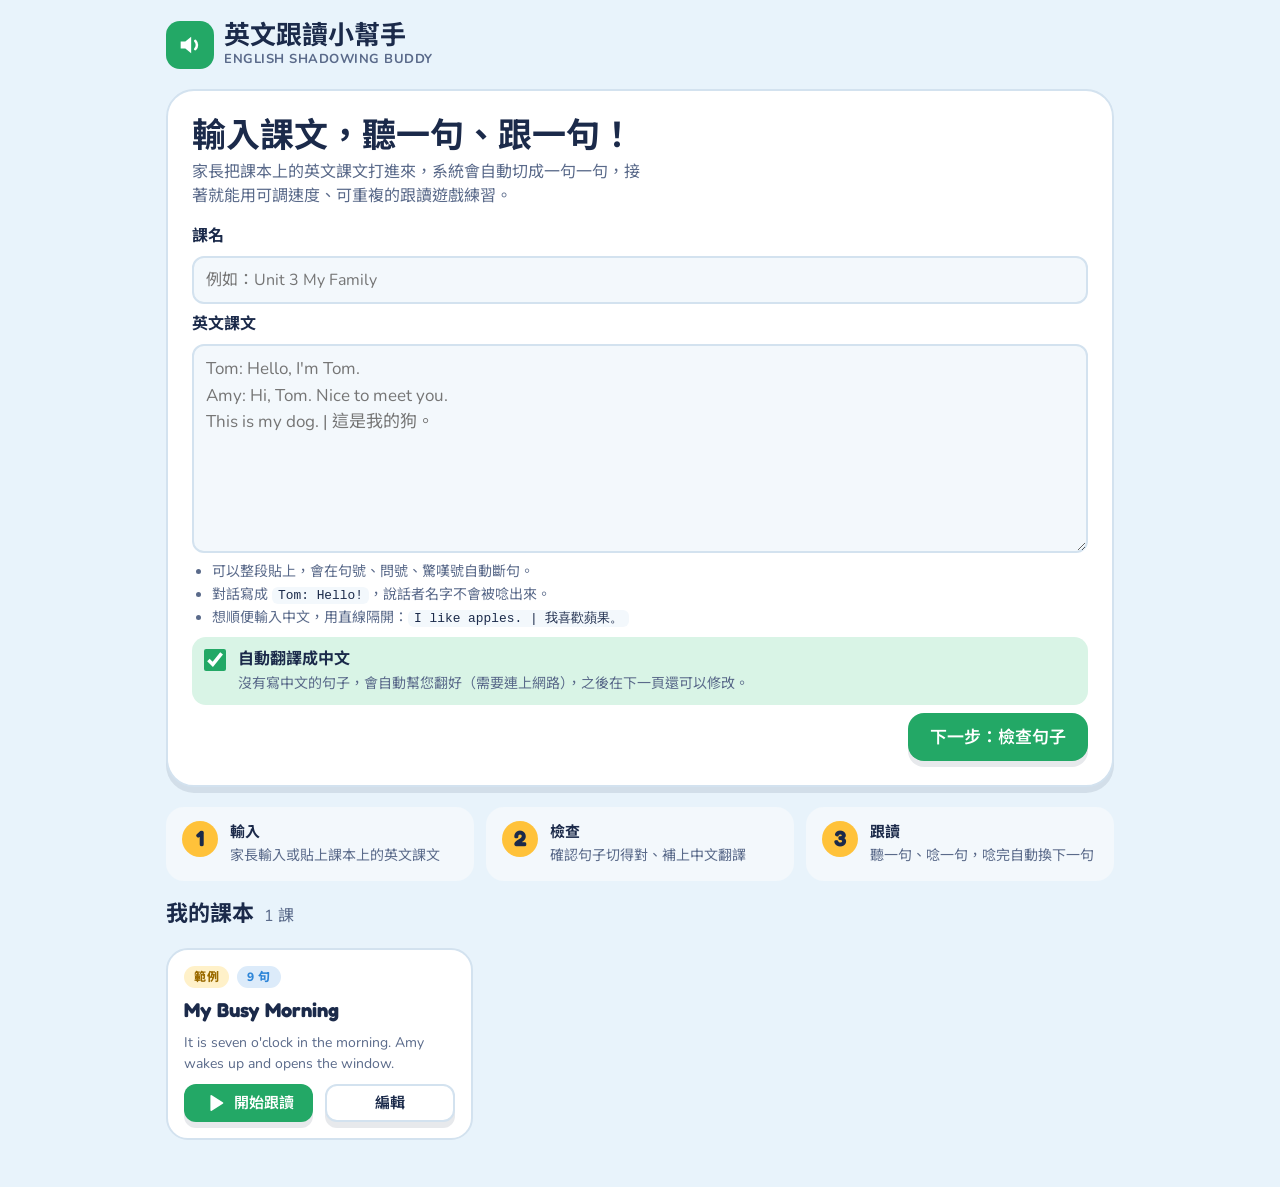
==== commit f26808ef: "Add files via upload" ====
--- a/index.html
+++ b/index.html
@@ -1,5 +1,5 @@
 <!doctype html><html lang="zh-Hant"><head><meta charset="utf-8"><meta name="viewport" content="width=device-width,initial-scale=1,viewport-fit=cover"><meta name="apple-mobile-web-app-capable" content="yes"><style>body{margin:0}[hidden]{display:none!important}img{max-width:100%}</style></head><body>
-<title>小鸚鵡跟讀</title>
+<title>英文跟讀小幫手</title>
 <link rel="preconnect" href="https://fonts.googleapis.com">
 <link rel="preconnect" href="https://fonts.gstatic.com" crossorigin>
 <link rel="stylesheet" href="https://fonts.googleapis.com/css2?family=Fredoka:wght@500;600;700&family=Nunito:wght@500;700;800&family=Noto+Sans+TC:wght@500;700&display=swap">
@@ -51,15 +51,15 @@
 /* ---------- top bar ---------- */
 .topbar{display:flex;align-items:center;gap:12px}
 .brand{display:flex;align-items:center;gap:10px}
-.brand .parrot{width:48px;flex:none}
+.logo{width:48px;height:48px;border-radius:14px;background:var(--leaf);color:var(--leaf-ink);display:grid;place-items:center;flex:none}
+.logo svg{width:28px;height:28px}
 .brand h1{font-size:26px}
 .brand small{display:block;font-family:var(--f-body);font-size:13px;color:var(--muted);font-weight:700;letter-spacing:.04em}
 
 /* ---------- home ---------- */
-.hero{display:grid;grid-template-columns:1fr auto;gap:16px;align-items:center;background:var(--surface);border:2px solid var(--line);border-radius:28px;padding:24px;box-shadow:var(--shadow)}
+.hero{display:grid;grid-template-columns:1fr;gap:16px;background:var(--surface);border:2px solid var(--line);border-radius:28px;padding:24px;box-shadow:var(--shadow)}
 .hero h2{font-size:clamp(24px,4vw,34px)}
 .hero p{margin:6px 0 16px;color:var(--muted);max-width:46ch}
-.hero .parrot{width:130px;align-self:start}
 .entry{display:flex;flex-direction:column;min-width:0}
 .entry-form{display:flex;flex-direction:column;gap:8px}
 .entry-form textarea{font-size:17px;line-height:1.55;min-height:170px}
@@ -67,7 +67,7 @@
 code{font-family:ui-monospace,Menlo,Consolas,monospace;font-size:.92em;background:var(--surface2);padding:1px 6px;border-radius:6px;color:var(--ink)}
 .err{margin:0;color:var(--coral);font-weight:700}
 .confirm{font-size:14px;display:flex;gap:8px;align-items:center;flex-wrap:wrap;background:var(--coral-soft);border-radius:12px;padding:8px 10px}
-@media (max-width:560px){.hero{grid-template-columns:1fr}.hero .parrot{width:96px;order:-1}}
+
 .steps{display:grid;grid-template-columns:repeat(3,1fr);gap:12px}
 .step{background:var(--surface2);border-radius:18px;padding:14px 16px;display:flex;gap:12px;align-items:flex-start}
 .step b{font-family:var(--f-disp);font-size:22px;width:36px;height:36px;border-radius:50%;display:grid;place-items:center;flex:none;background:var(--sun);color:#1B2A4A}
@@ -94,7 +94,13 @@
 /* ---------- busy ---------- */
 .busy{position:fixed;inset:0;background:color-mix(in srgb,var(--bg) 88%,transparent);display:grid;place-items:center;z-index:50;padding:16px}
 .busy .card{background:var(--surface);border:2px solid var(--line);border-radius:28px;padding:28px;max-width:420px;width:100%;text-align:center;display:flex;flex-direction:column;gap:12px;align-items:center;box-shadow:var(--shadow)}
-.busy .parrot{width:110px}
+.spin{width:56px;height:56px;border-radius:50%;border:6px solid var(--line);border-top-color:var(--leaf);animation:rot .9s linear infinite}
+@keyframes rot{to{transform:rotate(360deg)}}
+.toggle{display:flex;gap:12px;align-items:flex-start;background:var(--leaf-soft);border-radius:14px;padding:10px 12px;cursor:pointer}
+.toggle input{width:22px;height:22px;accent-color:var(--leaf);margin:2px 0 0;flex:none}
+.toggle b{display:block}
+.toggle span{font-size:14px;color:var(--muted)}
+.toggle.off{background:var(--surface2);cursor:not-allowed;opacity:.75}
 
 /* ---------- edit ---------- */
 .sent-list{display:flex;flex-direction:column;gap:12px}
@@ -125,9 +131,21 @@
 .en-big.speaking-all .w{background:color-mix(in srgb,var(--hl) 45%,transparent)}
 .en-big.dim{opacity:.35}
 .zh-big{font-family:var(--f-zh);font-size:clamp(20px,2.8vw,28px);color:var(--muted);font-weight:500;min-height:1.4em}
-.zh-big.hidden-zh{filter:blur(8px);cursor:pointer;user-select:none}
+.zh-big{display:flex;align-items:center;gap:12px;flex-wrap:wrap;padding:8px 14px;margin-inline:-14px;border-radius:18px;transition:background .2s,color .2s}
+.zh-big .lbl{font-family:var(--f-body);font-size:13px;font-weight:800;letter-spacing:.05em;padding:2px 10px;border-radius:99px;background:var(--surface2);color:var(--muted);flex:none}
+.zh-big.turn{background:var(--sun-soft);color:var(--ink)}
+.zh-big.turn .lbl{background:var(--sun);color:#1B2A4A}
+.zh-big.hidden-zh .txt{filter:blur(9px);user-select:none}
+.zh-big.hidden-zh{cursor:pointer}
+.zh-big .none{font-size:16px;color:var(--muted)}
+.sent textarea.zh.need{border-color:var(--coral);background:var(--coral-soft)}
 .buddy{display:flex;align-items:center;gap:16px;background:var(--surface2);border-radius:24px;padding:12px 16px}
-.buddy .parrot{width:84px;flex:none}
+.cue{width:72px;height:72px;border-radius:22px;display:grid;place-items:center;flex:none;background:var(--surface);color:var(--muted)}
+.cue svg{width:38px;height:38px}
+.buddy.listen .cue{background:var(--leaf);color:var(--leaf-ink);animation:pulse 1s ease-in-out infinite}
+.buddy.turn .cue{background:var(--coral);color:#fff}
+.buddy.ready .cue{background:var(--sun);color:#1B2A4A}
+@keyframes pulse{50%{transform:scale(1.07)}}
 .buddy .say{font-family:var(--f-disp);font-weight:600;font-size:clamp(20px,2.6vw,26px)}
 .buddy .say small{display:block;font-family:var(--f-body);font-size:14px;color:var(--muted);font-weight:700}
 .ring{width:64px;height:64px;flex:none;margin-left:auto;position:relative}
@@ -161,20 +179,6 @@
 .dot{min-width:40px;height:40px;border-radius:12px;background:var(--surface);border:2px solid var(--line);font-family:var(--f-disp);font-weight:600;color:var(--muted)}
 .dot.done{background:var(--leaf-soft);color:var(--leaf);border-color:transparent}
 .dot.cur{background:var(--sun);color:#1B2A4A;border-color:transparent}
-
-/* ---------- parrot ---------- */
-.parrot svg{width:100%;height:auto;display:block;overflow:visible}
-.parrot .beak-low{transform-origin:70px 50px;transition:transform .12s}
-.parrot.talk .beak-low{animation:chat .28s ease-in-out infinite}
-@keyframes chat{50%{transform:rotate(16deg)}}
-.parrot.talk .body{animation:bob .56s ease-in-out infinite}
-@keyframes bob{50%{transform:translateY(-2px)}}
-.parrot.listen .whole{transform:rotate(-8deg);transform-origin:50% 80%;transition:transform .3s}
-.parrot .whole{transition:transform .3s}
-.parrot.think .whole{animation:tilt 1.6s ease-in-out infinite;transform-origin:50% 80%}
-@keyframes tilt{25%{transform:rotate(-6deg)}75%{transform:rotate(6deg)}}
-.parrot.happy .whole{animation:hop .5s ease-in-out 3}
-@keyframes hop{50%{transform:translateY(-10px)}}
 
 /* ---------- celebrate ---------- */
 .celebrate{position:absolute;inset:0;background:color-mix(in srgb,var(--surface) 94%,transparent);display:flex;flex-direction:column;align-items:center;justify-content:center;gap:14px;text-align:center;padding:24px;z-index:5}
@@ -201,6 +205,9 @@
   set(k, v) { try { localStorage.setItem(k, JSON.stringify(v)); } catch {} }
 };
 const ICON = {
+  mic: '<svg viewBox="0 0 24 24" fill="none" stroke="currentColor" stroke-width="2.4" stroke-linecap="round"><rect x="9" y="3" width="6" height="11" rx="3" fill="currentColor"/><path d="M5.5 11a6.5 6.5 0 0 0 13 0M12 17.5V21"/></svg>',
+  check: '<svg viewBox="0 0 24 24" fill="none" stroke="currentColor" stroke-width="3" stroke-linecap="round" stroke-linejoin="round"><path d="M5 12.5l4.5 4.5L19 7.5"/></svg>',
+  bubble: '<svg viewBox="0 0 24 24" fill="none" stroke="currentColor" stroke-width="2.4" stroke-linejoin="round"><path d="M4 5h16v11H10l-4 3.5V16H4z"/><path d="M8 10.5h8" stroke-linecap="round"/></svg>',
   play: '<svg viewBox="0 0 24 24" fill="currentColor"><path d="M7 4.5v15a1 1 0 0 0 1.5.86l12-7.5a1 1 0 0 0 0-1.72l-12-7.5A1 1 0 0 0 7 4.5z"/></svg>',
   pause: '<svg viewBox="0 0 24 24" fill="currentColor"><rect x="5.5" y="4" width="4.5" height="16" rx="1.5"/><rect x="14" y="4" width="4.5" height="16" rx="1.5"/></svg>',
   prev: '<svg viewBox="0 0 24 24" fill="currentColor"><rect x="4" y="5" width="3" height="14" rx="1.2"/><path d="M20 5.8v12.4a1 1 0 0 1-1.55.83L9.6 13.2a1.4 1.4 0 0 1 0-2.4l8.85-5.83A1 1 0 0 1 20 5.8z"/></svg>',
@@ -214,20 +221,6 @@
   speaker: '<svg viewBox="0 0 24 24" fill="currentColor"><path d="M4 9h4l5-4v14l-5-4H4z"/><path d="M16.5 8.5a5 5 0 0 1 0 7" fill="none" stroke="currentColor" stroke-width="2.2" stroke-linecap="round"/></svg>',
   star: '<svg viewBox="0 0 24 24"><path fill="#FFC23A" stroke="#E0A000" stroke-width="1.2" d="M12 2.8l2.8 5.9 6.4.8-4.7 4.4 1.2 6.4L12 17.2l-5.7 3.1 1.2-6.4-4.7-4.4 6.4-.8z"/></svg>'
 };
-const PARROT = `<svg viewBox="0 0 100 110" aria-hidden="true"><g class="whole"><g class="body">
-  <path d="M40 104c-6-10-2-18 4-22" stroke="#1E8F57" stroke-width="7" fill="none" stroke-linecap="round"/>
-  <path d="M52 106c-2-10 2-16 8-20" stroke="#2F86D8" stroke-width="7" fill="none" stroke-linecap="round"/>
-  <ellipse cx="50" cy="66" rx="27" ry="30" fill="#23A866"/>
-  <ellipse cx="54" cy="74" rx="15" ry="18" fill="#FFD66B"/>
-  <path d="M27 62c-4 14 2 26 12 30 -2-10 0-22 6-30z" fill="#1E8F57"/>
-  <circle cx="52" cy="36" r="24" fill="#2BBF73"/>
-  <path d="M38 16c2-8 10-12 16-10-4 3-5 6-4 9z" fill="#FF6A55"/>
-  <circle cx="44" cy="33" r="9" fill="#fff"/><circle cx="46" cy="33" r="4.6" fill="#1B2A4A"/><circle cx="47.6" cy="31.4" r="1.6" fill="#fff"/>
-  <circle cx="36" cy="44" r="4.5" fill="#FF8C7A" opacity=".6"/>
-  <path d="M62 30c12 0 16 8 13 16-3-3-8-4-13-4z" fill="#FF9F1C"/>
-  <path class="beak-low" d="M63 44c5 0 9 1 11 4-3 4-8 5-12 3z" fill="#E57F00"/>
-</g></g></svg>`;
-const parrot = (cls = "") => `<div class="parrot ${cls}">${PARROT}</div>`;
 
 /* ============ data ============ */
 const SAMPLE = {
@@ -250,7 +243,8 @@
 const allLessons = () => [...lessons.filter(l => !l.sample).sort((a, b) => b.created - a.created), SAMPLE];
 const findLesson = id => id === "sample" ? SAMPLE : lessons.find(l => l.id === id);
 
-const settings = Object.assign({ rate: 1, repeat: 1, mode: "auto", wait: "auto", showZh: true, voice: "" }, store.get("parrot-settings-v1", {}));
+const settings = Object.assign({ rate: 1, repeat: 1, mode: "auto", wait: "auto", showZh: true, voice: "", autoZh: true }, store.get("parrot-settings-v1", {}));
+if (settings.showZh === false) settings.showZh = "turn";
 const saveSettings = () => store.set("parrot-settings-v1", settings);
 
 /* ============ Claude (OCR + translate) ============ */
@@ -258,8 +252,8 @@
 if (window.claude?.use) {
   window.claude.use("sample").then(async s => {
     sampleFn = s;
-    sampleReady = true; if (view.name === "edit") render();
-  }).catch(() => { sampleReady = true; });
+    sampleReady = true; if (view.name === "edit") render(); else updateAutoZhUI();
+  }).catch(() => { sampleReady = true; updateAutoZhUI(); });
 } else sampleReady = true;
 
 const errCopy = code => ({
@@ -267,18 +261,61 @@
   sampling_disabled: "這個帳號目前無法自動翻譯，請直接輸入中文翻譯。",
   rate_limited: "使用太頻繁了，請稍等一下再試。",
   invalid_json: "翻譯結果格式怪怪的，請再試一次。",
-  session_expired: "登入已過期，請重新登入後再試。"
+  session_expired: "登入已過期，請重新登入後再試。",
+  network: "自動翻譯失敗：請確認 iPad 有連上網路再試一次，或直接輸入中文。",
+  partial: "有幾句沒有翻譯成功（紅框），可以再按一次「自動翻譯」或直接輸入中文。"
 }[code] || "自動翻譯時發生問題，請再試一次，或直接輸入中文。");
 
+/* Free web translation (works when opened directly in Safari / Chrome) */
+async function googleTranslate(text) {
+  const url = "https://translate.googleapis.com/translate_a/single?client=gtx&sl=en&tl=zh-TW&dt=t&q=" + encodeURIComponent(text);
+  const r = await fetch(url); if (!r.ok) throw new Error("google " + r.status);
+  const j = await r.json();
+  const out = (j?.[0] || []).map(seg => seg?.[0] || "").join("").trim();
+  if (!out) throw new Error("google empty"); return out;
+}
+async function myMemoryTranslate(text) {
+  const r = await fetch("https://api.mymemory.translated.net/get?langpair=en|zh-TW&q=" + encodeURIComponent(text));
+  if (!r.ok) throw new Error("mymemory " + r.status);
+  const j = await r.json(); const out = String(j?.responseData?.translatedText || "").trim();
+  if (!out || j?.responseStatus >= 400 || /MYMEMORY WARNING/i.test(out)) throw new Error("mymemory quota"); return out;
+}
+async function webTranslateAll(list, onProgress) {
+  const out = new Array(list.length); let next = 0, done = 0, failed = 0;
+  async function worker() {
+    while (next < list.length) {
+      const k = next++;
+      try { out[k] = await googleTranslate(list[k]); }
+      catch { try { out[k] = await myMemoryTranslate(list[k]); } catch { failed++; } }
+      onProgress?.(++done, list.length);
+    }
+  }
+  await Promise.all([worker(), worker(), worker()]);
+  if (failed === list.length) throw { code: "network" };
+  return out;
+}
+async function claudeTranslateAll(list) {
+  const prompt = `把下面的英文句子翻成自然、小學生看得懂的繁體中文（台灣用語）。只回傳 JSON 字串陣列，長度 ${list.length}，順序相同。
+
+${JSON.stringify(list)}`;
+  const out = await sampleFn.json(prompt, { modelTier: "quick" });
+  if (!Array.isArray(out)) throw { code: "invalid_json" };
+  return out;
+}
 async function translateMissing(sentences) {
   const idx = sentences.map((s, i) => (!s.zh && s.en ? i : -1)).filter(i => i >= 0);
   if (!idx.length) return 0;
   const list = idx.map(i => sentences[i].en);
-  const prompt = `把下面的英文句子翻成自然、小學生看得懂的繁體中文（台灣用語）。只回傳 JSON 字串陣列，長度 ${list.length}，順序相同。\n\n${JSON.stringify(list)}`;
-  const out = await sampleFn.json(prompt, { modelTier: "quick" });
-  if (!Array.isArray(out)) throw { code: "invalid_json" };
-  idx.forEach((i, k) => { if (out[k]) sentences[i].zh = String(out[k]).trim(); });
-  return idx.length;
+  const progress = (d, n) => { const el = $("#busySub"); if (el) el.textContent = `已翻好 ${d} / ${n} 句`; };
+  let out;
+  if (sampleFn) {
+    try { out = await claudeTranslateAll(list); }
+    catch (e) { try { out = await webTranslateAll(list, progress); } catch { throw e; } }
+  } else out = await webTranslateAll(list, progress);
+  let filled = 0;
+  idx.forEach((i, k) => { if (out[k]) { sentences[i].zh = String(out[k]).trim(); filled++; } });
+  if (filled < idx.length) throw { code: "partial", n: idx.length - filled };
+  return filled;
 }
 
 function splitText(text) {
@@ -351,20 +388,24 @@
   hideBusy();
   busyEl = document.createElement("div");
   busyEl.className = "busy";
-  busyEl.innerHTML = `<div class="card">${parrot("think")}<h3>${esc(title)}</h3><p class="muted" id="busySub">${esc(sub)}</p></div>`;
+  busyEl.innerHTML = `<div class="card"><div class="spin" aria-hidden="true"></div><h3>${esc(title)}</h3><p class="muted" id="busySub">${esc(sub)}</p></div>`;
   document.body.append(busyEl);
 }
 function hideBusy() { busyEl?.remove(); busyEl = null; }
 
 /* ---------- HOME ---------- */
+function updateAutoZhUI() {
+  const note = $("#autoZhNote"); if (!note) return;
+  note.textContent = "沒有寫中文的句子，會自動幫您翻好（需要連上網路），之後在下一頁還可以修改。";
+}
 function renderHome(msg) {
   const list = allLessons();
   const saved = store.get("parrot-input-draft-v1", { title: "", text: "" });
   app.innerHTML = `<div class="wrap">
-    <div class="topbar"><div class="brand">${parrot()}<div><h1>小鸚鵡跟讀</h1><small>ENGLISH SHADOWING BUDDY</small></div></div></div>
+    <div class="topbar"><div class="brand"><div class="logo" aria-hidden="true">${ICON.speaker}</div><div><h1>英文跟讀小幫手</h1><small>ENGLISH SHADOWING BUDDY</small></div></div></div>
     <section class="hero">
       <div class="entry">
-        <h2>輸入課文，小鸚鵡唸一句，孩子跟一句！</h2>
+        <h2>輸入課文，聽一句、跟一句！</h2>
         <p>家長把課本上的英文課文打進來，系統會自動切成一句一句，接著就能用可調速度、可重複的跟讀遊戲練習。</p>
         <form class="entry-form" id="entryForm" novalidate>
           <label for="pasteTitle"><b>課名</b></label>
@@ -376,11 +417,14 @@
             <li>對話寫成 <code>Tom: Hello!</code>，說話者名字不會被唸出來。</li>
             <li>想順便輸入中文，用直線隔開：<code>I like apples. | 我喜歡蘋果。</code></li>
           </ul>
+          <label class="toggle" id="autoZhBox" for="autoZh">
+            <input type="checkbox" id="autoZh" ${settings.autoZh ? "checked" : ""}>
+            <div><b>自動翻譯成中文</b><span id="autoZhNote">沒有寫中文的句子，會自動幫您翻好，之後在下一頁還可以修改。</span></div>
+          </label>
           <p class="err" id="entryErr" hidden>請先輸入至少一句英文。</p>
           <div class="row"><span class="spacer"></span><button type="submit" class="btn primary">下一步：檢查句子</button></div>
         </form>
       </div>
-      ${parrot()}
     </section>
     ${msg ? `<div class="notice">${esc(msg)}</div>` : ""}
     <div class="steps">
@@ -407,12 +451,20 @@
   const keep = () => store.set("parrot-input-draft-v1", { title: $("#pasteTitle").value, text: $("#pasteText").value });
   $("#pasteTitle").oninput = keep;
   $("#pasteText").oninput = () => { keep(); $("#entryErr").hidden = true; };
-  $("#entryForm").onsubmit = e => {
+  $("#autoZh").onchange = e => { settings.autoZh = e.target.checked; saveSettings(); };
+  updateAutoZhUI();
+  $("#entryForm").onsubmit = async e => {
     e.preventDefault();
     const sents = splitText($("#pasteText").value);
     if (!sents.length) { $("#entryErr").hidden = false; $("#pasteText").focus(); return; }
     draft = { id: uid(), title: $("#pasteTitle").value.trim() || "我的課文", sentences: sents, created: Date.now(), fresh: true };
-    go("edit");
+    let msg;
+    if (settings.autoZh && sents.some(x => !x.zh)) {
+      showBusy("翻譯中…", `正在把 ${sents.filter(x => !x.zh).length} 句英文翻成中文`);
+      try { await translateMissing(draft.sentences); } catch (err) { msg = errCopy(err?.code); }
+      hideBusy();
+    }
+    go("edit"); if (msg) renderEdit(msg);
   };
   app.querySelectorAll("[data-play]").forEach(b => b.onclick = () => go("play", { id: b.dataset.play }));
   app.querySelectorAll("[data-edit]").forEach(b => b.onclick = () => {
@@ -450,7 +502,7 @@
         <div class="fields">
           <input type="text" class="spk" id="spk-${i}" placeholder="說話者（可空白）" value="${esc(s.speaker)}" aria-label="第 ${i + 1} 句說話者">
           <textarea class="en" id="en-${i}" rows="1" aria-label="第 ${i + 1} 句英文">${esc(s.en)}</textarea>
-          <textarea class="zh" id="zh-${i}" rows="1" placeholder="中文翻譯" aria-label="第 ${i + 1} 句中文">${esc(s.zh)}</textarea>
+          <textarea class="zh${s.en && !s.zh ? " need" : ""}" id="zh-${i}" rows="1" placeholder="還沒有中文翻譯，請輸入" aria-label="第 ${i + 1} 句中文">${esc(s.zh)}</textarea>
         </div>
         <div class="tools">
           <button class="icon-btn" data-say="${i}" title="唸這句" aria-label="唸第 ${i + 1} 句">${ICON.speaker}</button>
@@ -461,7 +513,7 @@
     </div>
     <div class="row">
       <button class="btn" id="add">${ICON.plus}新增一句</button>
-      ${sampleFn && missing ? `<button class="btn sun" id="trans">自動翻譯 ${missing} 句中文</button>` : ""}
+      ${missing ? `<button class="btn sun" id="trans">自動翻譯 ${missing} 句中文</button>` : ""}
     </div>
     <div class="sticky-foot">
       <button class="btn" id="save">儲存</button>
@@ -475,27 +527,41 @@
     const i = +row.dataset.i;
     $(".spk", row).oninput = e => d.sentences[i].speaker = e.target.value;
     $(".en", row).oninput = e => { d.sentences[i].en = e.target.value; autoGrow(e.target); };
-    $(".zh", row).oninput = e => { d.sentences[i].zh = e.target.value; autoGrow(e.target); };
+    $(".zh", row).oninput = e => { d.sentences[i].zh = e.target.value; e.target.classList.toggle("need", !e.target.value.trim()); autoGrow(e.target); };
   });
   app.querySelectorAll("[data-say]").forEach(b => b.onclick = () => { synth?.cancel(); speak(d.sentences[+b.dataset.say].en); });
   app.querySelectorAll("[data-del]").forEach(b => b.onclick = () => { d.sentences.splice(+b.dataset.del, 1); renderEdit(); });
   app.querySelectorAll("[data-up]").forEach(b => b.onclick = () => { const i = +b.dataset.up; [d.sentences[i - 1], d.sentences[i]] = [d.sentences[i], d.sentences[i - 1]]; renderEdit(); });
   $("#add").onclick = () => { d.sentences.push({ speaker: "", en: "", zh: "" }); renderEdit(); $(`#en-${d.sentences.length - 1}`)?.focus(); };
   $("#trans")?.addEventListener("click", async () => {
-    showBusy("翻譯中…", "小鸚鵡正在把英文翻成中文");
+    showBusy("翻譯中…", "正在把英文翻成中文");
     try { await translateMissing(d.sentences); hideBusy(); renderEdit(); }
     catch (e) { hideBusy(); renderEdit(errCopy(e?.code)); }
   });
   $("#back").onclick = () => go("home");
   $("#save").onclick = () => { if (commitDraft()) go("home"); };
-  $("#start").onclick = () => { const id = commitDraft(); if (id) go("play", { id }); };
+  $("#start").onclick = async () => {
+    const miss = d.sentences.filter(s => s.en.trim() && !s.zh.trim()).length;
+    if (miss && settings.autoZh && !d.autoTried) {
+      d.autoTried = true;
+      showBusy("先幫每句加上中文…", `還有 ${miss} 句沒有中文，正在自動翻譯`);
+      try { await translateMissing(d.sentences); hideBusy(); }
+      catch (e) { hideBusy(); d.okMissing = true; renderEdit(errCopy(e?.code) + "也可以再按一次「開始跟讀遊戲」直接開始。"); focusMissing(); return; }
+    } else if (miss && !d.okMissing) {
+      d.okMissing = true;
+      renderEdit(`還有 ${miss} 句沒有中文翻譯（紅框）。請先補上，孩子跟讀時才看得到中文；或再按一次「開始跟讀遊戲」直接開始。`);
+      focusMissing(); return;
+    }
+    const id = commitDraft(); if (id) go("play", { id });
+  };
+  function focusMissing() { const t = app.querySelector("textarea.zh.need"); if (t) { t.scrollIntoView({ block: "center" }); t.focus(); } }
 }
 function autoGrow(t) { t.style.height = "auto"; t.style.height = t.scrollHeight + 4 + "px"; }
 function commitDraft() {
   const d = draft;
   d.sentences = d.sentences.map(s => ({ speaker: s.speaker.trim(), en: s.en.trim(), zh: s.zh.trim() })).filter(s => s.en);
   if (!d.sentences.length) { renderEdit("至少需要一句英文喔！"); return null; }
-  const { fresh, ...clean } = d;
+  const { fresh, okMissing, autoTried, ...clean } = d;
   clean.title = clean.title.trim() || "我的課文";
   const i = lessons.findIndex(l => l.id === d.id);
   if (i >= 0) lessons[i] = clean; else lessons.push(clean);
@@ -523,7 +589,7 @@
       <div class="en-big" id="en" title="點一下再聽一次；點單字聽單字"></div>
       <div class="zh-big" id="zh"></div>
       <div class="buddy" id="buddy">
-        ${parrot()}
+        <div class="cue" id="cue" aria-hidden="true"></div>
         <div class="say" id="say"></div>
         <div class="ring" id="ring" hidden><svg viewBox="0 0 64 64"><circle class="track" cx="32" cy="32" r="28"/><circle class="fill" id="ringFill" cx="32" cy="32" r="28"/></svg><span id="ringNum"></span></div>
       </div>
@@ -540,7 +606,7 @@
       ${segSet("每句唸幾次", "repeat", [[1, "1 次"], [2, "2 次"], [3, "3 次"]])}
       ${segSet("唸完換你", "wait", [["auto", "自動"], [3, "3 秒"], [5, "5 秒"], [8, "8 秒"]])}
       ${segSet("下一句", "mode", [["auto", "自動"], ["manual", "按了才換"]])}
-      ${segSet("中文翻譯", "showZh", [[true, "顯示"], [false, "藏起來"]])}
+      ${segSet("中文翻譯", "showZh", [[true, "一直顯示"], ["turn", "跟讀時出現"]])}
       <div class="set"><label class="t" for="voiceSel">聲音</label><select id="voiceSel"></select></div>
     </div>
     <div class="set"><span class="t" style="font-size:13px;font-weight:800;letter-spacing:.05em;color:var(--muted)">跳到第幾句</span><div class="dots" id="dots"></div></div>
@@ -558,7 +624,7 @@
     if (w && P.phase !== "speaking") { stopPlayback(true); speak(w.dataset.word, { rate: Math.min(settings.rate, 0.9) }); return; }
     jump(P.idx);
   };
-  $("#zh").onclick = () => { if (!settings.showZh) $("#zh").classList.toggle("hidden-zh"); };
+  $("#zh").onclick = () => { const z = $("#zh"); if (z.classList.contains("hidden-zh")) z.classList.remove("hidden-zh"); };
   app.querySelectorAll(".seg").forEach(seg => seg.addEventListener("click", e => {
     const b = e.target.closest("button"); if (!b) return;
     const key = seg.dataset.key; let val = b.dataset.v;
@@ -596,10 +662,17 @@
     last = m.index + m[0].length;
   }
   $("#en").innerHTML = html;
-  const zh = $("#zh"); zh.textContent = s.zh || "";
-  zh.classList.toggle("hidden-zh", !settings.showZh && !!s.zh);
+  renderZh(false);
   $("#dots").innerHTML = P.lesson.sentences.map((_, i) => `<button class="dot ${i === P.idx ? "cur" : P.done.has(i) ? "done" : ""}" data-j="${i}" aria-label="第 ${i + 1} 句">${i + 1}</button>`).join("");
   $("#dots").onclick = e => { const b = e.target.closest("[data-j]"); if (b) jump(+b.dataset.j); };
+}
+function renderZh(turn) {
+  const s = P.lesson.sentences[P.idx], zh = $("#zh"); if (!zh) return;
+  zh.innerHTML = s.zh
+    ? `<span class="lbl">中文</span><span class="txt">${esc(s.zh)}</span>`
+    : `<span class="lbl">中文</span><span class="none">這句還沒有中文翻譯，可以到「編輯」補上</span>`;
+  zh.classList.toggle("turn", turn);
+  zh.classList.toggle("hidden-zh", !!s.zh && !turn && settings.showZh === "turn");
 }
 function highlightAt(ci) {
   const spans = app.querySelectorAll("#en .w");
@@ -610,27 +683,29 @@
 
 function setPhase(ph, extra = {}) {
   P.phase = ph;
-  const say = $("#say"), buddy = $("#buddy"), par = $("#buddy .parrot"), pp = $("#pp"), nx = $("#next"), ring = $("#ring");
+  const say = $("#say"), buddy = $("#buddy"), cue = $("#cue"), pp = $("#pp"), nx = $("#next"), ring = $("#ring");
   if (!say) return;
-  buddy.className = "buddy"; par.className = "parrot"; ring.hidden = true; nx.classList.remove("next-ready");
+  buddy.className = "buddy"; ring.hidden = true; nx.classList.remove("next-ready");
+  renderZh(ph === "waiting" || ph === "ready" || ph === "done");
   const playing = ph === "speaking" || ph === "waiting";
   pp.innerHTML = playing ? `${ICON.pause}暫停` : `${ICON.play}${ph === "idle" && !P.started ? "開始" : "播放"}`;
   pp.setAttribute("aria-label", playing ? "暫停" : "播放");
   if (ph === "speaking") {
-    buddy.classList.add("listen"); par.classList.add("talk");
-    say.innerHTML = `仔細聽… <small>${extra.rep > 1 ? `第 ${extra.r} / ${extra.rep} 次` : "小鸚鵡先唸"}</small>`;
+    buddy.classList.add("listen"); cue.innerHTML = ICON.speaker;
+    say.innerHTML = `仔細聽… <small>${extra.rep > 1 ? `第 ${extra.r} / ${extra.rep} 次` : "先聽一次"}</small>`;
   } else if (ph === "waiting") {
-    buddy.classList.add("turn"); par.classList.add("listen");
-    say.innerHTML = `換你唸！ <small>大聲跟著說一次</small>`;
+    buddy.classList.add("turn"); cue.innerHTML = ICON.mic;
+    say.innerHTML = `換你唸！ <small>看著英文大聲說一次，想想中文的意思</small>`;
     ring.hidden = false;
   } else if (ph === "ready") {
-    buddy.classList.add("ready");
+    buddy.classList.add("ready"); cue.innerHTML = ICON.check;
     say.innerHTML = `唸得好！ <small>按「下一句」繼續，或點句子再聽一次</small>`;
     nx.classList.add("next-ready");
   } else if (ph === "paused") {
+    cue.innerHTML = ICON.pause;
     say.innerHTML = `暫停中 <small>按播放從這一句繼續</small>`;
   } else {
-    say.innerHTML = `準備好了嗎？ <small>按「開始」，小鸚鵡唸一句，你跟一句</small>`;
+    cue.innerHTML = ICON.bubble; say.innerHTML = `準備好了嗎？ <small>按「開始」，聽一句、跟一句</small>`;
   }
 }
 
@@ -708,7 +783,7 @@
   showSentence(); setPhase("idle"); P.phase = "done";
   $("#pp").innerHTML = `${ICON.restart}再玩一次`;
   $("#say").innerHTML = `全部唸完了！ <small>好厲害，再挑戰一次或換快一點的語速吧</small>`;
-  $("#buddy .parrot").classList.add("happy");
+  $("#cue").innerHTML = ICON.check; $("#buddy").classList.add("ready");
   const c = document.createElement("div");
   c.className = "celebrate";
   c.innerHTML = `<div class="stars">${ICON.star.repeat(3)}</div><h2>全部唸完了，好棒！</h2><p class="muted">這一課共 ${P.lesson.sentences.length} 句</p>
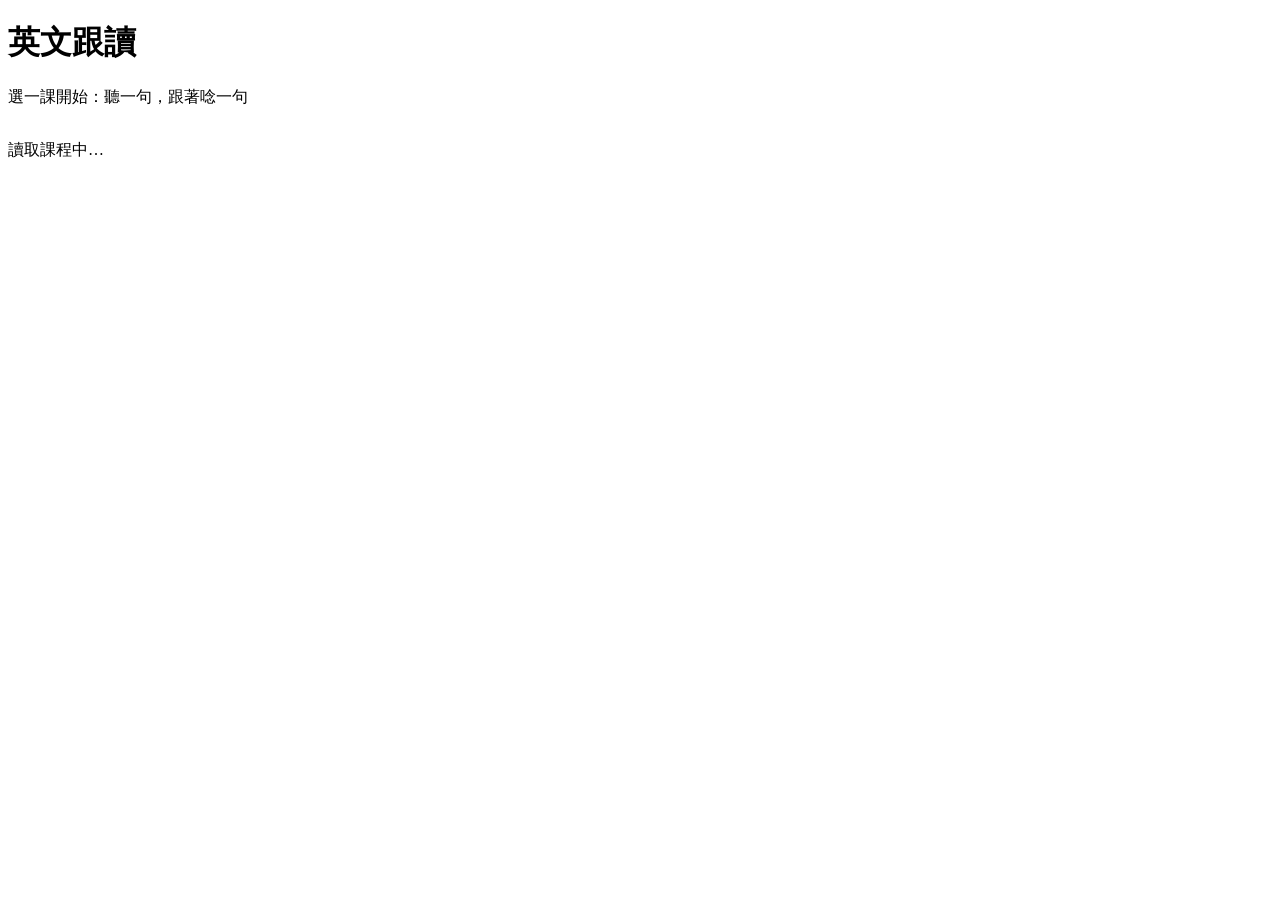
==== commit f07115db: "Add files via upload" ====
--- a/index.html
+++ b/index.html
@@ -1,809 +1,49 @@
-<!doctype html><html lang="zh-Hant"><head><meta charset="utf-8"><meta name="viewport" content="width=device-width,initial-scale=1,viewport-fit=cover"><meta name="apple-mobile-web-app-capable" content="yes"><style>body{margin:0}[hidden]{display:none!important}img{max-width:100%}</style></head><body>
-<title>英文跟讀小幫手</title>
-<link rel="preconnect" href="https://fonts.googleapis.com">
-<link rel="preconnect" href="https://fonts.gstatic.com" crossorigin>
-<link rel="stylesheet" href="https://fonts.googleapis.com/css2?family=Fredoka:wght@500;600;700&family=Nunito:wght@500;700;800&family=Noto+Sans+TC:wght@500;700&display=swap">
+<!doctype html>
+<html lang="zh-Hant">
+<head>
+<meta charset="utf-8">
+<meta name="viewport" content="width=device-width, initial-scale=1, viewport-fit=cover">
+<meta name="apple-mobile-web-app-capable" content="yes">
+<meta name="apple-mobile-web-app-title" content="英文跟讀">
+<title>英文跟讀</title>
+<link rel="stylesheet" href="https://fonts.googleapis.com/css2?family=Baloo+2:wght@500;700;800&family=Noto+Sans+TC:wght@400;500;700&display=swap">
+<link rel="stylesheet" href="player/player.css">
 <style>
-:root{
-  --bg:#E8F3FB; --surface:#FFFFFF; --surface2:#F3F8FC; --ink:#1B2A4A; --muted:#5A6A8A; --line:#D3E2EF;
-  --leaf:#23A866; --leaf-ink:#FFFFFF; --leaf-soft:#D9F4E6;
-  --sun:#FFC23A; --sun-soft:#FFF1C9; --coral:#FF6A55; --coral-soft:#FFE3DE; --sky:#2F86D8; --sky-soft:#DCEBFA;
-  --hl:#FFE08A; --hl-ink:#1B2A4A; --shadow:0 6px 0 rgba(27,42,74,.10);
-  --f-disp:"Fredoka","Noto Sans TC","PingFang TC","Microsoft JhengHei",system-ui,sans-serif;
-  --f-body:"Nunito","Noto Sans TC","PingFang TC","Microsoft JhengHei",system-ui,sans-serif;
-  --f-zh:"Noto Sans TC","PingFang TC","Microsoft JhengHei",system-ui,sans-serif;
-}
-@media (prefers-color-scheme: dark){
-  :root:not([data-theme="light"]){
-    color-scheme:dark;
-    --bg:#0E1930; --surface:#172642; --surface2:#1D2E4F; --ink:#EEF3FB; --muted:#9FB1CF; --line:#2B3E62;
-    --leaf:#34C27B; --leaf-ink:#06210F; --leaf-soft:#173D2C;
-    --sun:#FFC94F; --sun-soft:#3D3316; --coral:#FF7C69; --coral-soft:#43221F; --sky:#5AA6EE; --sky-soft:#1B3355;
-    --hl:#FFD35C; --hl-ink:#1B2A4A; --shadow:0 6px 0 rgba(0,0,0,.35);
-  }
-}
-:root[data-theme="dark"]{
-  color-scheme:dark;
-  --bg:#0E1930; --surface:#172642; --surface2:#1D2E4F; --ink:#EEF3FB; --muted:#9FB1CF; --line:#2B3E62;
-  --leaf:#34C27B; --leaf-ink:#06210F; --leaf-soft:#173D2C;
-  --sun:#FFC94F; --sun-soft:#3D3316; --coral:#FF7C69; --coral-soft:#43221F; --sky:#5AA6EE; --sky-soft:#1B3355;
-  --hl:#FFD35C; --hl-ink:#1B2A4A; --shadow:0 6px 0 rgba(0,0,0,.35);
-}
-*{box-sizing:border-box}
-html,body{height:100%}
-body{background:var(--bg);color:var(--ink);font-family:var(--f-body);font-size:16px;line-height:1.5;-webkit-tap-highlight-color:transparent}
-.wrap{max-width:980px;margin:0 auto;padding:20px 16px 48px;display:flex;flex-direction:column;gap:20px}
-h1,h2,h3{font-family:var(--f-disp);margin:0;text-wrap:balance;line-height:1.15}
-button{font:inherit;color:inherit;cursor:pointer;border:0;background:none}
-button:focus-visible,input:focus-visible,textarea:focus-visible,select:focus-visible,label.btn:focus-within{outline:3px solid var(--sky);outline-offset:2px}
-.btn{display:inline-flex;align-items:center;justify-content:center;gap:8px;min-height:48px;padding:0 20px;border-radius:16px;font-family:var(--f-disp);font-weight:600;font-size:17px;background:var(--surface);border:2px solid var(--line);box-shadow:var(--shadow);transition:transform .08s}
-.btn:active{transform:translateY(3px);box-shadow:0 3px 0 rgba(27,42,74,.10)}
-.btn[disabled]{opacity:.5;cursor:not-allowed}
-.btn.primary{background:var(--leaf);color:var(--leaf-ink);border-color:transparent}
-.btn.sun{background:var(--sun);color:#1B2A4A;border-color:transparent}
-.btn.ghost{box-shadow:none;background:transparent}
-.btn.small{min-height:38px;font-size:15px;padding:0 14px;border-radius:12px}
-.btn svg{width:22px;height:22px;flex:none}
-.muted{color:var(--muted)}
-.row{display:flex;gap:12px;flex-wrap:wrap;align-items:center}
-.spacer{flex:1}
-
-/* ---------- top bar ---------- */
-.topbar{display:flex;align-items:center;gap:12px}
-.brand{display:flex;align-items:center;gap:10px}
-.logo{width:48px;height:48px;border-radius:14px;background:var(--leaf);color:var(--leaf-ink);display:grid;place-items:center;flex:none}
-.logo svg{width:28px;height:28px}
-.brand h1{font-size:26px}
-.brand small{display:block;font-family:var(--f-body);font-size:13px;color:var(--muted);font-weight:700;letter-spacing:.04em}
-
-/* ---------- home ---------- */
-.hero{display:grid;grid-template-columns:1fr;gap:16px;background:var(--surface);border:2px solid var(--line);border-radius:28px;padding:24px;box-shadow:var(--shadow)}
-.hero h2{font-size:clamp(24px,4vw,34px)}
-.hero p{margin:6px 0 16px;color:var(--muted);max-width:46ch}
-.entry{display:flex;flex-direction:column;min-width:0}
-.entry-form{display:flex;flex-direction:column;gap:8px}
-.entry-form textarea{font-size:17px;line-height:1.55;min-height:170px}
-.hints{margin:0;padding-left:20px;font-size:14px;color:var(--muted);display:flex;flex-direction:column;gap:2px}
-code{font-family:ui-monospace,Menlo,Consolas,monospace;font-size:.92em;background:var(--surface2);padding:1px 6px;border-radius:6px;color:var(--ink)}
-.err{margin:0;color:var(--coral);font-weight:700}
-.confirm{font-size:14px;display:flex;gap:8px;align-items:center;flex-wrap:wrap;background:var(--coral-soft);border-radius:12px;padding:8px 10px}
-
-.steps{display:grid;grid-template-columns:repeat(3,1fr);gap:12px}
-.step{background:var(--surface2);border-radius:18px;padding:14px 16px;display:flex;gap:12px;align-items:flex-start}
-.step b{font-family:var(--f-disp);font-size:22px;width:36px;height:36px;border-radius:50%;display:grid;place-items:center;flex:none;background:var(--sun);color:#1B2A4A}
-.step span{font-size:14px;color:var(--muted)}
-.step strong{display:block;color:var(--ink);font-size:15px}
-@media (max-width:640px){.steps{grid-template-columns:1fr}}
-.section-h{display:flex;align-items:baseline;gap:10px}
-.section-h h3{font-size:22px}
-.lessons{display:grid;grid-template-columns:repeat(auto-fill,minmax(250px,1fr));gap:14px}
-.lesson{background:var(--surface);border:2px solid var(--line);border-radius:22px;padding:16px;display:flex;flex-direction:column;gap:10px}
-.lesson h4{margin:0;font-family:var(--f-disp);font-size:20px;line-height:1.2}
-.lesson .first{font-size:14px;color:var(--muted);display:-webkit-box;-webkit-line-clamp:2;-webkit-box-orient:vertical;overflow:hidden;min-height:42px}
-.tag{display:inline-block;font-size:12px;font-weight:800;letter-spacing:.05em;padding:2px 10px;border-radius:99px;background:var(--sky-soft);color:var(--sky)}
-.tag.sample{background:var(--sun-soft);color:#9A6A00}
-:root[data-theme="dark"] .tag.sample{color:var(--sun)}
-@media (prefers-color-scheme: dark){:root:not([data-theme="light"]) .tag.sample{color:var(--sun)}}
-.lesson .row .btn{flex:1}
-.paste{background:var(--surface);border:2px dashed var(--line);border-radius:22px;padding:16px;display:flex;flex-direction:column;gap:10px}
-textarea,input[type=text],select{font:inherit;color:var(--ink);background:var(--surface2);border:2px solid var(--line);border-radius:12px;padding:10px 12px;width:100%}
-textarea{resize:vertical}
-.notice{border-radius:16px;padding:12px 16px;background:var(--coral-soft);color:var(--ink);font-size:15px}
-.notice.info{background:var(--sky-soft)}
-
-/* ---------- busy ---------- */
-.busy{position:fixed;inset:0;background:color-mix(in srgb,var(--bg) 88%,transparent);display:grid;place-items:center;z-index:50;padding:16px}
-.busy .card{background:var(--surface);border:2px solid var(--line);border-radius:28px;padding:28px;max-width:420px;width:100%;text-align:center;display:flex;flex-direction:column;gap:12px;align-items:center;box-shadow:var(--shadow)}
-.spin{width:56px;height:56px;border-radius:50%;border:6px solid var(--line);border-top-color:var(--leaf);animation:rot .9s linear infinite}
-@keyframes rot{to{transform:rotate(360deg)}}
-.toggle{display:flex;gap:12px;align-items:flex-start;background:var(--leaf-soft);border-radius:14px;padding:10px 12px;cursor:pointer}
-.toggle input{width:22px;height:22px;accent-color:var(--leaf);margin:2px 0 0;flex:none}
-.toggle b{display:block}
-.toggle span{font-size:14px;color:var(--muted)}
-.toggle.off{background:var(--surface2);cursor:not-allowed;opacity:.75}
-
-/* ---------- edit ---------- */
-.sent-list{display:flex;flex-direction:column;gap:12px}
-.sent{background:var(--surface);border:2px solid var(--line);border-radius:20px;padding:12px;display:grid;grid-template-columns:40px 1fr auto;gap:10px;align-items:start}
-.sent .n{font-family:var(--f-disp);font-weight:700;font-size:18px;width:36px;height:36px;border-radius:12px;display:grid;place-items:center;background:var(--leaf-soft);color:var(--leaf)}
-.sent .fields{display:flex;flex-direction:column;gap:8px;min-width:0}
-.sent .spk{max-width:180px;font-size:14px;padding:6px 10px}
-.sent textarea{min-height:48px}
-.sent textarea.en{font-size:18px;font-weight:700}
-.sent textarea.zh{font-family:var(--f-zh)}
-.sent .tools{display:flex;flex-direction:column;gap:6px}
-.icon-btn{width:40px;height:40px;border-radius:12px;display:grid;place-items:center;background:var(--surface2);border:2px solid var(--line)}
-.icon-btn svg{width:20px;height:20px}
-.icon-btn.danger{color:var(--coral)}
-@media (max-width:520px){.sent{grid-template-columns:1fr auto}.sent .n{display:none}}
-.sticky-foot{position:sticky;bottom:0;padding-block:12px calc(12px + env(safe-area-inset-bottom,0px));background:linear-gradient(transparent,var(--bg) 30%);display:flex;gap:12px;flex-wrap:wrap;justify-content:flex-end}
-
-/* ---------- play ---------- */
-.play{max-width:1100px}
-.stage{background:var(--surface);border:2px solid var(--line);border-radius:32px;padding:clamp(18px,3vw,36px);box-shadow:var(--shadow);display:flex;flex-direction:column;gap:18px;position:relative;overflow:hidden}
-.progress{display:flex;align-items:center;gap:10px;font-family:var(--f-disp);font-weight:600;color:var(--muted)}
-.bar{flex:1;height:12px;border-radius:99px;background:var(--surface2);overflow:hidden}
-.bar i{display:block;height:100%;background:var(--leaf);border-radius:99px;transition:width .35s}
-.speaker{align-self:flex-start;font-family:var(--f-disp);font-weight:600;font-size:16px;padding:4px 14px;border-radius:99px;background:var(--sky-soft);color:var(--sky)}
-.en-big{font-family:var(--f-disp);font-weight:600;font-size:clamp(30px,5.4vw,58px);line-height:1.25;letter-spacing:.005em;cursor:pointer;min-height:1.25em}
-.en-big .w{border-radius:10px;padding:0 .06em;transition:background .12s,color .12s;display:inline}
-.en-big .w.on{background:var(--hl);color:var(--hl-ink)}
-.en-big.speaking-all .w{background:color-mix(in srgb,var(--hl) 45%,transparent)}
-.en-big.dim{opacity:.35}
-.zh-big{font-family:var(--f-zh);font-size:clamp(20px,2.8vw,28px);color:var(--muted);font-weight:500;min-height:1.4em}
-.zh-big{display:flex;align-items:center;gap:12px;flex-wrap:wrap;padding:8px 14px;margin-inline:-14px;border-radius:18px;transition:background .2s,color .2s}
-.zh-big .lbl{font-family:var(--f-body);font-size:13px;font-weight:800;letter-spacing:.05em;padding:2px 10px;border-radius:99px;background:var(--surface2);color:var(--muted);flex:none}
-.zh-big.turn{background:var(--sun-soft);color:var(--ink)}
-.zh-big.turn .lbl{background:var(--sun);color:#1B2A4A}
-.zh-big.hidden-zh .txt{filter:blur(9px);user-select:none}
-.zh-big.hidden-zh{cursor:pointer}
-.zh-big .none{font-size:16px;color:var(--muted)}
-.sent textarea.zh.need{border-color:var(--coral);background:var(--coral-soft)}
-.buddy{display:flex;align-items:center;gap:16px;background:var(--surface2);border-radius:24px;padding:12px 16px}
-.cue{width:72px;height:72px;border-radius:22px;display:grid;place-items:center;flex:none;background:var(--surface);color:var(--muted)}
-.cue svg{width:38px;height:38px}
-.buddy.listen .cue{background:var(--leaf);color:var(--leaf-ink);animation:pulse 1s ease-in-out infinite}
-.buddy.turn .cue{background:var(--coral);color:#fff}
-.buddy.ready .cue{background:var(--sun);color:#1B2A4A}
-@keyframes pulse{50%{transform:scale(1.07)}}
-.buddy .say{font-family:var(--f-disp);font-weight:600;font-size:clamp(20px,2.6vw,26px)}
-.buddy .say small{display:block;font-family:var(--f-body);font-size:14px;color:var(--muted);font-weight:700}
-.ring{width:64px;height:64px;flex:none;margin-left:auto;position:relative}
-.ring svg{width:100%;height:100%;transform:rotate(-90deg)}
-.ring circle{fill:none;stroke-width:8}
-.ring .track{stroke:var(--line)}
-.ring .fill{stroke:var(--coral);stroke-linecap:round;stroke-dasharray:176;stroke-dashoffset:0}
-.ring span{position:absolute;inset:0;display:grid;place-items:center;font-family:var(--f-disp);font-weight:700;font-size:20px}
-.buddy.turn{background:var(--coral-soft)}
-.buddy.listen{background:var(--leaf-soft)}
-.buddy.ready{background:var(--sun-soft)}
-
-.controls{display:grid;grid-template-columns:1fr 1fr 1.4fr 1fr 1fr;gap:12px;align-items:stretch}
-.cbtn{min-height:76px;border-radius:24px;background:var(--surface);border:2px solid var(--line);box-shadow:var(--shadow);display:flex;flex-direction:column;align-items:center;justify-content:center;gap:2px;font-family:var(--f-disp);font-weight:600;font-size:15px;transition:transform .08s}
-.cbtn:active{transform:translateY(3px)}
-.cbtn svg{width:30px;height:30px}
-.cbtn.main{background:var(--leaf);color:var(--leaf-ink);border-color:transparent;font-size:18px}
-.cbtn.main svg{width:40px;height:40px}
-.cbtn.next-ready{background:var(--sun);color:#1B2A4A;border-color:transparent;animation:nudge 1.2s ease-in-out infinite}
-@keyframes nudge{50%{transform:translateY(-4px)}}
-@media (max-width:560px){.controls{grid-template-columns:repeat(3,1fr)}.controls .c-restart,.controls .c-again{grid-column:span 1}.cbtn.main{grid-column:span 3;order:-1}}
-
-.settings{display:grid;grid-template-columns:repeat(auto-fit,minmax(200px,1fr));gap:12px}
-.set{background:var(--surface);border:2px solid var(--line);border-radius:20px;padding:10px 12px;display:flex;flex-direction:column;gap:8px}
-.set label.t{font-size:13px;font-weight:800;letter-spacing:.05em;color:var(--muted)}
-.seg{display:flex;background:var(--surface2);border-radius:14px;padding:4px;gap:4px}
-.seg button{flex:1;min-height:40px;border-radius:10px;font-family:var(--f-disp);font-weight:600;font-size:15px;color:var(--muted)}
-.seg button[aria-pressed="true"]{background:var(--surface);color:var(--ink);box-shadow:0 2px 0 rgba(27,42,74,.12)}
-.set select{padding:8px 10px}
-.dots{display:flex;flex-wrap:wrap;gap:8px}
-.dot{min-width:40px;height:40px;border-radius:12px;background:var(--surface);border:2px solid var(--line);font-family:var(--f-disp);font-weight:600;color:var(--muted)}
-.dot.done{background:var(--leaf-soft);color:var(--leaf);border-color:transparent}
-.dot.cur{background:var(--sun);color:#1B2A4A;border-color:transparent}
-
-/* ---------- celebrate ---------- */
-.celebrate{position:absolute;inset:0;background:color-mix(in srgb,var(--surface) 94%,transparent);display:flex;flex-direction:column;align-items:center;justify-content:center;gap:14px;text-align:center;padding:24px;z-index:5}
-.celebrate h2{font-size:clamp(28px,4vw,42px)}
-.stars{display:flex;gap:8px}
-.stars svg{width:48px;height:48px;animation:pop .5s cubic-bezier(.3,1.6,.5,1) both}
-.stars svg:nth-child(2){animation-delay:.12s}.stars svg:nth-child(3){animation-delay:.24s}
-@keyframes pop{from{transform:scale(0)}to{transform:scale(1)}}
-@media (prefers-reduced-motion:reduce){*{animation:none!important;transition:none!important}}
+.list{display:flex;flex-direction:column;gap:12px}
+.lesson{display:grid;grid-template-columns:auto 1fr auto;gap:14px;align-items:center;background:var(--surface);border-radius:18px;padding:16px 18px;text-decoration:none;color:var(--ink);box-shadow:0 1px 0 var(--line)}
+.lesson:hover{box-shadow:0 1px 0 var(--line),0 8px 24px -16px rgba(20,40,70,.4)}
+.lesson:focus-visible{outline:3px solid var(--sky);outline-offset:2px}
+.num{font-family:var(--display);font-weight:800;font-size:1.5rem;color:var(--sky);background:var(--sky-soft);width:54px;height:54px;border-radius:50%;display:grid;place-items:center;font-variant-numeric:tabular-nums}
+.info{min-width:0}
+.info b{font-family:var(--display);font-size:1.3rem;display:block;line-height:1.2;overflow-wrap:anywhere}
+.info span{color:var(--muted);font-size:.9rem}
+.prog{font-size:.85rem;color:var(--leaf);font-weight:700;white-space:nowrap}
 </style>
-
-<div id="app"></div>
-
+</head>
+<body>
+<div class="wrap">
+  <header><div><h1>英文跟讀</h1><p class="sub">選一課開始：聽一句，跟著唸一句</p></div></header>
+  <nav class="list" id="list"><p class="sub">讀取課程中…</p></nav>
+</div>
+<script src="player/lessons.js"></script>
 <script>
-(() => {
-"use strict";
-let view = { name: "home" };
-/* ============ helpers ============ */
-const $ = (s, r = document) => r.querySelector(s);
-const esc = s => String(s ?? "").replace(/[&<>"']/g, c => ({ "&": "&amp;", "<": "&lt;", ">": "&gt;", '"': "&quot;", "'": "&#39;" }[c]));
-const uid = () => Math.random().toString(36).slice(2, 10);
-const store = {
-  get(k, d) { try { const v = localStorage.getItem(k); return v ? JSON.parse(v) : d; } catch { return d; } },
-  set(k, v) { try { localStorage.setItem(k, JSON.stringify(v)); } catch {} }
-};
-const ICON = {
-  mic: '<svg viewBox="0 0 24 24" fill="none" stroke="currentColor" stroke-width="2.4" stroke-linecap="round"><rect x="9" y="3" width="6" height="11" rx="3" fill="currentColor"/><path d="M5.5 11a6.5 6.5 0 0 0 13 0M12 17.5V21"/></svg>',
-  check: '<svg viewBox="0 0 24 24" fill="none" stroke="currentColor" stroke-width="3" stroke-linecap="round" stroke-linejoin="round"><path d="M5 12.5l4.5 4.5L19 7.5"/></svg>',
-  bubble: '<svg viewBox="0 0 24 24" fill="none" stroke="currentColor" stroke-width="2.4" stroke-linejoin="round"><path d="M4 5h16v11H10l-4 3.5V16H4z"/><path d="M8 10.5h8" stroke-linecap="round"/></svg>',
-  play: '<svg viewBox="0 0 24 24" fill="currentColor"><path d="M7 4.5v15a1 1 0 0 0 1.5.86l12-7.5a1 1 0 0 0 0-1.72l-12-7.5A1 1 0 0 0 7 4.5z"/></svg>',
-  pause: '<svg viewBox="0 0 24 24" fill="currentColor"><rect x="5.5" y="4" width="4.5" height="16" rx="1.5"/><rect x="14" y="4" width="4.5" height="16" rx="1.5"/></svg>',
-  prev: '<svg viewBox="0 0 24 24" fill="currentColor"><rect x="4" y="5" width="3" height="14" rx="1.2"/><path d="M20 5.8v12.4a1 1 0 0 1-1.55.83L9.6 13.2a1.4 1.4 0 0 1 0-2.4l8.85-5.83A1 1 0 0 1 20 5.8z"/></svg>',
-  next: '<svg viewBox="0 0 24 24" fill="currentColor"><rect x="17" y="5" width="3" height="14" rx="1.2"/><path d="M4 5.8v12.4a1 1 0 0 0 1.55.83l8.85-5.83a1.4 1.4 0 0 0 0-2.4L5.55 4.97A1 1 0 0 0 4 5.8z"/></svg>',
-  again: '<svg viewBox="0 0 24 24" fill="none" stroke="currentColor" stroke-width="2.6" stroke-linecap="round" stroke-linejoin="round"><path d="M4 12a8 8 0 1 0 2.5-5.8"/><path d="M4 4v5h5"/></svg>',
-  restart: '<svg viewBox="0 0 24 24" fill="none" stroke="currentColor" stroke-width="2.6" stroke-linecap="round" stroke-linejoin="round"><path d="M3 5v6h6"/><path d="M3.5 11A9 9 0 1 1 6 17.5"/><circle cx="12" cy="12" r="2" fill="currentColor"/></svg>',
-  back: '<svg viewBox="0 0 24 24" fill="none" stroke="currentColor" stroke-width="2.8" stroke-linecap="round" stroke-linejoin="round"><path d="M15 5l-7 7 7 7"/></svg>',
-  trash: '<svg viewBox="0 0 24 24" fill="none" stroke="currentColor" stroke-width="2.4" stroke-linecap="round"><path d="M4 7h16M9 7V4h6v3M6 7l1 13h10l1-13"/></svg>',
-  up: '<svg viewBox="0 0 24 24" fill="none" stroke="currentColor" stroke-width="2.8" stroke-linecap="round" stroke-linejoin="round"><path d="M6 14l6-6 6 6"/></svg>',
-  plus: '<svg viewBox="0 0 24 24" fill="none" stroke="currentColor" stroke-width="2.8" stroke-linecap="round"><path d="M12 5v14M5 12h14"/></svg>',
-  speaker: '<svg viewBox="0 0 24 24" fill="currentColor"><path d="M4 9h4l5-4v14l-5-4H4z"/><path d="M16.5 8.5a5 5 0 0 1 0 7" fill="none" stroke="currentColor" stroke-width="2.2" stroke-linecap="round"/></svg>',
-  star: '<svg viewBox="0 0 24 24"><path fill="#FFC23A" stroke="#E0A000" stroke-width="1.2" d="M12 2.8l2.8 5.9 6.4.8-4.7 4.4 1.2 6.4L12 17.2l-5.7 3.1 1.2-6.4-4.7-4.4 6.4-.8z"/></svg>'
-};
-
-/* ============ data ============ */
-const SAMPLE = {
-  id: "sample", sample: true, title: "My Busy Morning", created: 0,
-  sentences: [
-    { speaker: "", en: "It is seven o'clock in the morning.", zh: "現在是早上七點。" },
-    { speaker: "", en: "Amy wakes up and opens the window.", zh: "艾咪起床，打開窗戶。" },
-    { speaker: "Mom", en: "Good morning, Amy! Breakfast is ready.", zh: "早安，艾咪！早餐準備好了。" },
-    { speaker: "Amy", en: "Good morning, Mom! What do we have today?", zh: "早安，媽媽！我們今天吃什麼？" },
-    { speaker: "Mom", en: "We have eggs, toast, and warm milk.", zh: "我們有蛋、吐司和熱牛奶。" },
-    { speaker: "Amy", en: "Yummy! I like eggs very much.", zh: "好好吃！我非常喜歡吃蛋。" },
-    { speaker: "", en: "After breakfast, Amy brushes her teeth.", zh: "吃完早餐後，艾咪刷牙。" },
-    { speaker: "", en: "She puts on her shoes and takes her school bag.", zh: "她穿上鞋子，拿起書包。" },
-    { speaker: "Amy", en: "Bye, Mom! See you after school.", zh: "媽媽再見！放學後見。" }
-  ]
-};
-let lessons = store.get("parrot-lessons-v1", null);
-if (!Array.isArray(lessons)) lessons = [];
-const saveLessons = () => store.set("parrot-lessons-v1", lessons.filter(l => !l.sample));
-const allLessons = () => [...lessons.filter(l => !l.sample).sort((a, b) => b.created - a.created), SAMPLE];
-const findLesson = id => id === "sample" ? SAMPLE : lessons.find(l => l.id === id);
-
-const settings = Object.assign({ rate: 1, repeat: 1, mode: "auto", wait: "auto", showZh: true, voice: "", autoZh: true }, store.get("parrot-settings-v1", {}));
-if (settings.showZh === false) settings.showZh = "turn";
-const saveSettings = () => store.set("parrot-settings-v1", settings);
-
-/* ============ Claude (OCR + translate) ============ */
-let sampleFn = null, sampleReady = false;
-if (window.claude?.use) {
-  window.claude.use("sample").then(async s => {
-    sampleFn = s;
-    sampleReady = true; if (view.name === "edit") render(); else updateAutoZhUI();
-  }).catch(() => { sampleReady = true; updateAutoZhUI(); });
-} else sampleReady = true;
-
-const errCopy = code => ({
-  not_granted: "沒有取得使用 Claude 的權限，請直接輸入中文翻譯。",
-  sampling_disabled: "這個帳號目前無法自動翻譯，請直接輸入中文翻譯。",
-  rate_limited: "使用太頻繁了，請稍等一下再試。",
-  invalid_json: "翻譯結果格式怪怪的，請再試一次。",
-  session_expired: "登入已過期，請重新登入後再試。",
-  network: "自動翻譯失敗：請確認 iPad 有連上網路再試一次，或直接輸入中文。",
-  partial: "有幾句沒有翻譯成功（紅框），可以再按一次「自動翻譯」或直接輸入中文。"
-}[code] || "自動翻譯時發生問題，請再試一次，或直接輸入中文。");
-
-/* Free web translation (works when opened directly in Safari / Chrome) */
-async function googleTranslate(text) {
-  const url = "https://translate.googleapis.com/translate_a/single?client=gtx&sl=en&tl=zh-TW&dt=t&q=" + encodeURIComponent(text);
-  const r = await fetch(url); if (!r.ok) throw new Error("google " + r.status);
-  const j = await r.json();
-  const out = (j?.[0] || []).map(seg => seg?.[0] || "").join("").trim();
-  if (!out) throw new Error("google empty"); return out;
-}
-async function myMemoryTranslate(text) {
-  const r = await fetch("https://api.mymemory.translated.net/get?langpair=en|zh-TW&q=" + encodeURIComponent(text));
-  if (!r.ok) throw new Error("mymemory " + r.status);
-  const j = await r.json(); const out = String(j?.responseData?.translatedText || "").trim();
-  if (!out || j?.responseStatus >= 400 || /MYMEMORY WARNING/i.test(out)) throw new Error("mymemory quota"); return out;
-}
-async function webTranslateAll(list, onProgress) {
-  const out = new Array(list.length); let next = 0, done = 0, failed = 0;
-  async function worker() {
-    while (next < list.length) {
-      const k = next++;
-      try { out[k] = await googleTranslate(list[k]); }
-      catch { try { out[k] = await myMemoryTranslate(list[k]); } catch { failed++; } }
-      onProgress?.(++done, list.length);
-    }
-  }
-  await Promise.all([worker(), worker(), worker()]);
-  if (failed === list.length) throw { code: "network" };
-  return out;
-}
-async function claudeTranslateAll(list) {
-  const prompt = `把下面的英文句子翻成自然、小學生看得懂的繁體中文（台灣用語）。只回傳 JSON 字串陣列，長度 ${list.length}，順序相同。
-
-${JSON.stringify(list)}`;
-  const out = await sampleFn.json(prompt, { modelTier: "quick" });
-  if (!Array.isArray(out)) throw { code: "invalid_json" };
-  return out;
-}
-async function translateMissing(sentences) {
-  const idx = sentences.map((s, i) => (!s.zh && s.en ? i : -1)).filter(i => i >= 0);
-  if (!idx.length) return 0;
-  const list = idx.map(i => sentences[i].en);
-  const progress = (d, n) => { const el = $("#busySub"); if (el) el.textContent = `已翻好 ${d} / ${n} 句`; };
-  let out;
-  if (sampleFn) {
-    try { out = await claudeTranslateAll(list); }
-    catch (e) { try { out = await webTranslateAll(list, progress); } catch { throw e; } }
-  } else out = await webTranslateAll(list, progress);
-  let filled = 0;
-  idx.forEach((i, k) => { if (out[k]) { sentences[i].zh = String(out[k]).trim(); filled++; } });
-  if (filled < idx.length) throw { code: "partial", n: idx.length - filled };
-  return filled;
-}
-
-function splitText(text) {
-  const protect = t => t.replace(/\b(Mr|Mrs|Ms|Dr|St|Mt)\./g, "$1\u0001");
-  const res = [];
-  for (let line of text.split(/\n+/)) {
-    line = line.trim(); if (!line) continue;
-    let speaker = "", zh = "";
-    const bar = line.split(/\s*[|｜]\s*/);
-    if (bar.length > 1) { line = bar[0]; zh = bar.slice(1).join(" ").trim(); }
-    const m = line.match(/^([A-Z][A-Za-z .'-]{0,20}):\s*(.+)$/);
-    if (m) { speaker = m[1].trim(); line = m[2]; }
-    if (zh) { if (line.trim()) res.push({ speaker, en: line.trim(), zh }); continue; }
-    protect(line).replace(/([.!?]+["”’']?)\s+/g, "$1\n").split("\n").forEach(p => {
-      p = p.replace(/\u0001/g, ".").trim();
-      if (p) res.push({ speaker, en: p, zh: "" });
-    });
-  }
-  return res;
-}
-
-/* ============ speech ============ */
-const synth = window.speechSynthesis;
-let voices = [];
-function loadVoices() {
-  if (!synth) return;
-  voices = synth.getVoices().filter(v => /^en[-_]/i.test(v.lang) || v.lang === "en");
-  const score = v => (/en[-_]US/i.test(v.lang) ? 4 : /en[-_]GB/i.test(v.lang) ? 3 : 1) + (/Samantha|Google US|Aria|Jenny|Ava|Allison|Karen/i.test(v.name) ? 3 : 0) + (v.localService ? 1 : 0);
-  voices.sort((a, b) => score(b) - score(a));
-  if (view.name === "play") updateVoiceSelect();
-}
-if (synth) { loadVoices(); synth.onvoiceschanged = loadVoices; }
-const pickVoice = () => voices.find(v => v.voiceURI === settings.voice) || voices[0] || null;
-
-function speak(text, { onWord, rate = settings.rate } = {}) {
-  return new Promise(resolve => {
-    if (!synth) { setTimeout(resolve, 1200); return; }
-    const u = new SpeechSynthesisUtterance(text);
-    const v = pickVoice(); if (v) u.voice = v;
-    u.lang = v?.lang || "en-US"; u.rate = rate; u.pitch = 1.05;
-    let done = false;
-    const finish = () => { if (!done) { done = true; clearTimeout(guard); resolve(); } };
-    const words = text.split(/\s+/).length;
-    const guard = setTimeout(finish, (words * 700) / rate + 4000);
-    u.onboundary = e => { if (e.name === "word" || e.name === undefined) onWord?.(e.charIndex); };
-    u.onend = finish; u.onerror = finish;
-    synth.speak(u);
+(async()=>{
+  const list=document.getElementById('list');
+  const folders=await GenduLessons.listLessons();
+  list.innerHTML='';
+  if(!folders.length){list.innerHTML='<p class="sub">還沒有課程。請在 GitHub 的 lessons 資料夾裡新增一課。</p>';return}
+  folders.forEach((f,i)=>{
+    const dn=GenduLessons.displayName(f);
+    const done=(GenduLessons.store.get('gendu.'+f+'.done',[])||[]).length;
+    const a=document.createElement('a');a.className='lesson';a.href='lesson.html?l='+encodeURIComponent(f);
+    a.innerHTML='<div class="num"></div><div class="info"><b></b><span></span></div><div class="prog"></div>';
+    a.querySelector('.num').textContent=dn.num||String(i+1);
+    a.querySelector('b').textContent=dn.title;
+    a.querySelector('span').textContent=dn.num?'Lesson '+dn.num:'';
+    a.querySelector('.prog').textContent=done?'唸過 '+done+' 句':'';
+    list.appendChild(a);
   });
-}
-const sleep = (ms, tok) => new Promise(r => { const t = setTimeout(r, ms); if (tok) tok.timers.push(t); });
-
-/* ============ views ============ */
-const app = $("#app");
-let draft = null;       // lesson being edited
-let busyEl = null;
-
-function go(name, extra = {}) {
-  stopPlayback();
-  view = { name, ...extra };
-  render(); window.scrollTo(0, 0);
-}
-
-function render() {
-  if (view.name === "home") renderHome();
-  else if (view.name === "edit") renderEdit();
-  else if (view.name === "play") renderPlay();
-}
-
-function showBusy(title, sub) {
-  hideBusy();
-  busyEl = document.createElement("div");
-  busyEl.className = "busy";
-  busyEl.innerHTML = `<div class="card"><div class="spin" aria-hidden="true"></div><h3>${esc(title)}</h3><p class="muted" id="busySub">${esc(sub)}</p></div>`;
-  document.body.append(busyEl);
-}
-function hideBusy() { busyEl?.remove(); busyEl = null; }
-
-/* ---------- HOME ---------- */
-function updateAutoZhUI() {
-  const note = $("#autoZhNote"); if (!note) return;
-  note.textContent = "沒有寫中文的句子，會自動幫您翻好（需要連上網路），之後在下一頁還可以修改。";
-}
-function renderHome(msg) {
-  const list = allLessons();
-  const saved = store.get("parrot-input-draft-v1", { title: "", text: "" });
-  app.innerHTML = `<div class="wrap">
-    <div class="topbar"><div class="brand"><div class="logo" aria-hidden="true">${ICON.speaker}</div><div><h1>英文跟讀小幫手</h1><small>ENGLISH SHADOWING BUDDY</small></div></div></div>
-    <section class="hero">
-      <div class="entry">
-        <h2>輸入課文，聽一句、跟一句！</h2>
-        <p>家長把課本上的英文課文打進來，系統會自動切成一句一句，接著就能用可調速度、可重複的跟讀遊戲練習。</p>
-        <form class="entry-form" id="entryForm" novalidate>
-          <label for="pasteTitle"><b>課名</b></label>
-          <input type="text" id="pasteTitle" placeholder="例如：Unit 3 My Family" value="${esc(saved.title)}">
-          <label for="pasteText"><b>英文課文</b></label>
-          <textarea id="pasteText" rows="7" placeholder="Tom: Hello, I'm Tom.&#10;Amy: Hi, Tom. Nice to meet you.&#10;This is my dog. | 這是我的狗。">${esc(saved.text)}</textarea>
-          <ul class="hints">
-            <li>可以整段貼上，會在句號、問號、驚嘆號自動斷句。</li>
-            <li>對話寫成 <code>Tom: Hello!</code>，說話者名字不會被唸出來。</li>
-            <li>想順便輸入中文，用直線隔開：<code>I like apples. | 我喜歡蘋果。</code></li>
-          </ul>
-          <label class="toggle" id="autoZhBox" for="autoZh">
-            <input type="checkbox" id="autoZh" ${settings.autoZh ? "checked" : ""}>
-            <div><b>自動翻譯成中文</b><span id="autoZhNote">沒有寫中文的句子，會自動幫您翻好，之後在下一頁還可以修改。</span></div>
-          </label>
-          <p class="err" id="entryErr" hidden>請先輸入至少一句英文。</p>
-          <div class="row"><span class="spacer"></span><button type="submit" class="btn primary">下一步：檢查句子</button></div>
-        </form>
-      </div>
-    </section>
-    ${msg ? `<div class="notice">${esc(msg)}</div>` : ""}
-    <div class="steps">
-      <div class="step"><b>1</b><div><strong>輸入</strong><span>家長輸入或貼上課本上的英文課文</span></div></div>
-      <div class="step"><b>2</b><div><strong>檢查</strong><span>確認句子切得對、補上中文翻譯</span></div></div>
-      <div class="step"><b>3</b><div><strong>跟讀</strong><span>聽一句、唸一句，唸完自動換下一句</span></div></div>
-    </div>
-    <div class="section-h"><h3>我的課本</h3><span class="muted">${list.length} 課</span></div>
-    <div class="lessons">
-      ${list.map(l => `<article class="lesson">
-        <div class="row" style="gap:8px">${l.sample ? '<span class="tag sample">範例</span>' : ""}<span class="tag">${l.sentences.length} 句</span></div>
-        <h4>${esc(l.title || "未命名課文")}</h4>
-        <div class="first">${esc(l.sentences.slice(0, 2).map(s => s.en).join(" "))}</div>
-        <div class="row">
-          <button class="btn primary small" data-play="${l.id}">${ICON.play}開始跟讀</button>
-          <button class="btn small" data-edit="${l.id}">編輯</button>
-          ${l.sample ? "" : `<button class="icon-btn danger" data-rm="${l.id}" aria-label="刪除這一課" title="刪除這一課">${ICON.trash}</button>`}
-        </div>
-        ${l.sample ? "" : `<div class="confirm" id="rm-${l.id}" hidden>確定刪除這一課？ <button class="btn small" data-rmyes="${l.id}">刪除</button> <button class="btn small ghost" data-rmno="${l.id}">取消</button></div>`}
-      </article>`).join("")}
-    </div>
-  </div>`;
-
-  const keep = () => store.set("parrot-input-draft-v1", { title: $("#pasteTitle").value, text: $("#pasteText").value });
-  $("#pasteTitle").oninput = keep;
-  $("#pasteText").oninput = () => { keep(); $("#entryErr").hidden = true; };
-  $("#autoZh").onchange = e => { settings.autoZh = e.target.checked; saveSettings(); };
-  updateAutoZhUI();
-  $("#entryForm").onsubmit = async e => {
-    e.preventDefault();
-    const sents = splitText($("#pasteText").value);
-    if (!sents.length) { $("#entryErr").hidden = false; $("#pasteText").focus(); return; }
-    draft = { id: uid(), title: $("#pasteTitle").value.trim() || "我的課文", sentences: sents, created: Date.now(), fresh: true };
-    let msg;
-    if (settings.autoZh && sents.some(x => !x.zh)) {
-      showBusy("翻譯中…", `正在把 ${sents.filter(x => !x.zh).length} 句英文翻成中文`);
-      try { await translateMissing(draft.sentences); } catch (err) { msg = errCopy(err?.code); }
-      hideBusy();
-    }
-    go("edit"); if (msg) renderEdit(msg);
-  };
-  app.querySelectorAll("[data-play]").forEach(b => b.onclick = () => go("play", { id: b.dataset.play }));
-  app.querySelectorAll("[data-edit]").forEach(b => b.onclick = () => {
-    const l = findLesson(b.dataset.edit);
-    draft = JSON.parse(JSON.stringify(l));
-    if (l.sample) { draft.id = uid(); draft.sample = false; draft.created = Date.now(); draft.title += "（我的版本）"; }
-    go("edit");
-  });
-  app.querySelectorAll("[data-rm]").forEach(b => b.onclick = () => { $("#rm-" + b.dataset.rm).hidden = false; });
-  app.querySelectorAll("[data-rmno]").forEach(b => b.onclick = () => { $("#rm-" + b.dataset.rmno).hidden = true; });
-  app.querySelectorAll("[data-rmyes]").forEach(b => b.onclick = () => {
-    lessons = lessons.filter(l => l.id !== b.dataset.rmyes); saveLessons(); renderHome();
-  });
-}
-
-/* ---------- EDIT ---------- */
-function renderEdit(msg) {
-  const d = draft;
-  const missing = d.sentences.filter(s => !s.zh).length;
-  app.innerHTML = `<div class="wrap">
-    <div class="topbar">
-      <button class="btn ghost small" id="back">${ICON.back}首頁</button>
-      <span class="spacer"></span>
-      <span class="muted">共 ${d.sentences.length} 句</span>
-    </div>
-    <div>
-      <label for="title" class="muted" style="font-weight:800;font-size:13px;letter-spacing:.05em">課名</label>
-      <input type="text" id="title" value="${esc(d.title)}" style="font-family:var(--f-disp);font-size:24px;font-weight:600">
-    </div>
-    <div class="notice info">檢查一下：句子切得對嗎？英文拼對了嗎？中文可以自己輸入，也可以按「自動翻譯」。點文字就能直接修改。</div>
-    ${msg ? `<div class="notice">${esc(msg)}</div>` : ""}
-    <div class="sent-list">
-      ${d.sentences.map((s, i) => `<div class="sent" data-i="${i}">
-        <div class="n">${i + 1}</div>
-        <div class="fields">
-          <input type="text" class="spk" id="spk-${i}" placeholder="說話者（可空白）" value="${esc(s.speaker)}" aria-label="第 ${i + 1} 句說話者">
-          <textarea class="en" id="en-${i}" rows="1" aria-label="第 ${i + 1} 句英文">${esc(s.en)}</textarea>
-          <textarea class="zh${s.en && !s.zh ? " need" : ""}" id="zh-${i}" rows="1" placeholder="還沒有中文翻譯，請輸入" aria-label="第 ${i + 1} 句中文">${esc(s.zh)}</textarea>
-        </div>
-        <div class="tools">
-          <button class="icon-btn" data-say="${i}" title="唸這句" aria-label="唸第 ${i + 1} 句">${ICON.speaker}</button>
-          ${i > 0 ? `<button class="icon-btn" data-up="${i}" title="往上移" aria-label="第 ${i + 1} 句往上移">${ICON.up}</button>` : ""}
-          <button class="icon-btn danger" data-del="${i}" title="刪除" aria-label="刪除第 ${i + 1} 句">${ICON.trash}</button>
-        </div>
-      </div>`).join("")}
-    </div>
-    <div class="row">
-      <button class="btn" id="add">${ICON.plus}新增一句</button>
-      ${missing ? `<button class="btn sun" id="trans">自動翻譯 ${missing} 句中文</button>` : ""}
-    </div>
-    <div class="sticky-foot">
-      <button class="btn" id="save">儲存</button>
-      <button class="btn primary" id="start">${ICON.play}開始跟讀遊戲</button>
-    </div>
-  </div>`;
-
-  app.querySelectorAll("textarea").forEach(autoGrow);
-  $("#title").oninput = e => d.title = e.target.value;
-  app.querySelectorAll(".sent").forEach(row => {
-    const i = +row.dataset.i;
-    $(".spk", row).oninput = e => d.sentences[i].speaker = e.target.value;
-    $(".en", row).oninput = e => { d.sentences[i].en = e.target.value; autoGrow(e.target); };
-    $(".zh", row).oninput = e => { d.sentences[i].zh = e.target.value; e.target.classList.toggle("need", !e.target.value.trim()); autoGrow(e.target); };
-  });
-  app.querySelectorAll("[data-say]").forEach(b => b.onclick = () => { synth?.cancel(); speak(d.sentences[+b.dataset.say].en); });
-  app.querySelectorAll("[data-del]").forEach(b => b.onclick = () => { d.sentences.splice(+b.dataset.del, 1); renderEdit(); });
-  app.querySelectorAll("[data-up]").forEach(b => b.onclick = () => { const i = +b.dataset.up; [d.sentences[i - 1], d.sentences[i]] = [d.sentences[i], d.sentences[i - 1]]; renderEdit(); });
-  $("#add").onclick = () => { d.sentences.push({ speaker: "", en: "", zh: "" }); renderEdit(); $(`#en-${d.sentences.length - 1}`)?.focus(); };
-  $("#trans")?.addEventListener("click", async () => {
-    showBusy("翻譯中…", "正在把英文翻成中文");
-    try { await translateMissing(d.sentences); hideBusy(); renderEdit(); }
-    catch (e) { hideBusy(); renderEdit(errCopy(e?.code)); }
-  });
-  $("#back").onclick = () => go("home");
-  $("#save").onclick = () => { if (commitDraft()) go("home"); };
-  $("#start").onclick = async () => {
-    const miss = d.sentences.filter(s => s.en.trim() && !s.zh.trim()).length;
-    if (miss && settings.autoZh && !d.autoTried) {
-      d.autoTried = true;
-      showBusy("先幫每句加上中文…", `還有 ${miss} 句沒有中文，正在自動翻譯`);
-      try { await translateMissing(d.sentences); hideBusy(); }
-      catch (e) { hideBusy(); d.okMissing = true; renderEdit(errCopy(e?.code) + "也可以再按一次「開始跟讀遊戲」直接開始。"); focusMissing(); return; }
-    } else if (miss && !d.okMissing) {
-      d.okMissing = true;
-      renderEdit(`還有 ${miss} 句沒有中文翻譯（紅框）。請先補上，孩子跟讀時才看得到中文；或再按一次「開始跟讀遊戲」直接開始。`);
-      focusMissing(); return;
-    }
-    const id = commitDraft(); if (id) go("play", { id });
-  };
-  function focusMissing() { const t = app.querySelector("textarea.zh.need"); if (t) { t.scrollIntoView({ block: "center" }); t.focus(); } }
-}
-function autoGrow(t) { t.style.height = "auto"; t.style.height = t.scrollHeight + 4 + "px"; }
-function commitDraft() {
-  const d = draft;
-  d.sentences = d.sentences.map(s => ({ speaker: s.speaker.trim(), en: s.en.trim(), zh: s.zh.trim() })).filter(s => s.en);
-  if (!d.sentences.length) { renderEdit("至少需要一句英文喔！"); return null; }
-  const { fresh, okMissing, autoTried, ...clean } = d;
-  clean.title = clean.title.trim() || "我的課文";
-  const i = lessons.findIndex(l => l.id === d.id);
-  if (i >= 0) lessons[i] = clean; else lessons.push(clean);
-  saveLessons();
-  if (d.fresh) { store.set("parrot-input-draft-v1", { title: "", text: "" }); delete d.fresh; }
-  return d.id;
-}
-
-/* ---------- PLAY ---------- */
-let P = null;          // playback state
-let wakeLock = null;
-
-function renderPlay() {
-  const lesson = findLesson(view.id);
-  if (!lesson) { go("home"); return; }
-  P = { lesson, idx: 0, phase: "idle", tok: null, done: new Set() };
-  app.innerHTML = `<div class="wrap play">
-    <div class="topbar">
-      <button class="btn ghost small" id="back">${ICON.back}首頁</button>
-      <h2 style="font-size:22px;flex:1;min-width:0;overflow:hidden;text-overflow:ellipsis;white-space:nowrap">${esc(lesson.title)}</h2>
-    </div>
-    <section class="stage" id="stage">
-      <div class="progress"><span id="pnum"></span><div class="bar"><i id="pbar"></i></div></div>
-      <span class="speaker" id="spk" hidden></span>
-      <div class="en-big" id="en" title="點一下再聽一次；點單字聽單字"></div>
-      <div class="zh-big" id="zh"></div>
-      <div class="buddy" id="buddy">
-        <div class="cue" id="cue" aria-hidden="true"></div>
-        <div class="say" id="say"></div>
-        <div class="ring" id="ring" hidden><svg viewBox="0 0 64 64"><circle class="track" cx="32" cy="32" r="28"/><circle class="fill" id="ringFill" cx="32" cy="32" r="28"/></svg><span id="ringNum"></span></div>
-      </div>
-    </section>
-    <div class="controls">
-      <button class="cbtn c-prev" id="prev">${ICON.prev}上一句</button>
-      <button class="cbtn c-again" id="again">${ICON.again}再聽一次</button>
-      <button class="cbtn main" id="pp"></button>
-      <button class="cbtn c-next" id="next">${ICON.next}下一句</button>
-      <button class="cbtn c-restart" id="restart">${ICON.restart}從頭開始</button>
-    </div>
-    <div class="settings">
-      ${segSet("語速（慢 → 快）", "rate", [[0.75, "0.75x"], [1, "1x"], [1.25, "1.25x"]])}
-      ${segSet("每句唸幾次", "repeat", [[1, "1 次"], [2, "2 次"], [3, "3 次"]])}
-      ${segSet("唸完換你", "wait", [["auto", "自動"], [3, "3 秒"], [5, "5 秒"], [8, "8 秒"]])}
-      ${segSet("下一句", "mode", [["auto", "自動"], ["manual", "按了才換"]])}
-      ${segSet("中文翻譯", "showZh", [[true, "一直顯示"], ["turn", "跟讀時出現"]])}
-      <div class="set"><label class="t" for="voiceSel">聲音</label><select id="voiceSel"></select></div>
-    </div>
-    <div class="set"><span class="t" style="font-size:13px;font-weight:800;letter-spacing:.05em;color:var(--muted)">跳到第幾句</span><div class="dots" id="dots"></div></div>
-    ${!synth ? `<div class="notice">這個瀏覽器不支援語音朗讀，請改用 Safari 或 Chrome。</div>` : ""}
-  </div>`;
-
-  $("#back").onclick = () => go("home");
-  $("#pp").onclick = togglePlay;
-  $("#prev").onclick = () => jump(P.idx - 1);
-  $("#next").onclick = () => jump(P.idx + 1);
-  $("#again").onclick = () => jump(P.idx);
-  $("#restart").onclick = () => { P.done.clear(); jump(0); };
-  $("#en").onclick = e => {
-    const w = e.target.closest(".w");
-    if (w && P.phase !== "speaking") { stopPlayback(true); speak(w.dataset.word, { rate: Math.min(settings.rate, 0.9) }); return; }
-    jump(P.idx);
-  };
-  $("#zh").onclick = () => { const z = $("#zh"); if (z.classList.contains("hidden-zh")) z.classList.remove("hidden-zh"); };
-  app.querySelectorAll(".seg").forEach(seg => seg.addEventListener("click", e => {
-    const b = e.target.closest("button"); if (!b) return;
-    const key = seg.dataset.key; let val = b.dataset.v;
-    val = val === "true" ? true : val === "false" ? false : isNaN(+val) ? val : +val;
-    settings[key] = val; saveSettings();
-    seg.querySelectorAll("button").forEach(x => x.setAttribute("aria-pressed", x === b));
-    if (key === "showZh") showSentence();
-  }));
-  $("#voiceSel").onchange = e => { settings.voice = e.target.value; saveSettings(); synth?.cancel(); speak("Hello! Let's read together."); };
-  updateVoiceSelect();
-  showSentence();
-  setPhase("idle");
-}
-function segSet(label, key, opts) {
-  return `<div class="set"><span class="t" style="font-size:13px;font-weight:800;letter-spacing:.05em;color:var(--muted)">${label}</span>
-    <div class="seg" data-key="${key}" role="group" aria-label="${label}">${opts.map(([v, t]) => `<button data-v="${v}" aria-pressed="${String(settings[key]) === String(v)}">${t}</button>`).join("")}</div></div>`;
-}
-function updateVoiceSelect() {
-  const sel = $("#voiceSel"); if (!sel) return;
-  const cur = pickVoice();
-  sel.innerHTML = voices.length ? voices.map(v => `<option value="${esc(v.voiceURI)}" ${v === cur ? "selected" : ""}>${esc(v.name)} (${esc(v.lang)})</option>`).join("") : `<option>系統預設英文聲音</option>`;
-}
-
-function showSentence() {
-  const s = P.lesson.sentences[P.idx], n = P.lesson.sentences.length;
-  $("#pnum").textContent = `${P.idx + 1} / ${n}`;
-  $("#pbar").style.width = `${((P.idx + 1) / n) * 100}%`;
-  const spk = $("#spk"); spk.hidden = !s.speaker; spk.textContent = s.speaker;
-  // word spans with char offsets
-  let html = "", re = /\S+/g, m, last = 0;
-  while ((m = re.exec(s.en))) {
-    html += esc(s.en.slice(last, m.index));
-    const word = m[0].replace(/^[^A-Za-z0-9']+|[^A-Za-z0-9']+$/g, "");
-    html += `<span class="w" data-s="${m.index}" data-e="${m.index + m[0].length}" data-word="${esc(word || m[0])}">${esc(m[0])}</span>`;
-    last = m.index + m[0].length;
-  }
-  $("#en").innerHTML = html;
-  renderZh(false);
-  $("#dots").innerHTML = P.lesson.sentences.map((_, i) => `<button class="dot ${i === P.idx ? "cur" : P.done.has(i) ? "done" : ""}" data-j="${i}" aria-label="第 ${i + 1} 句">${i + 1}</button>`).join("");
-  $("#dots").onclick = e => { const b = e.target.closest("[data-j]"); if (b) jump(+b.dataset.j); };
-}
-function renderZh(turn) {
-  const s = P.lesson.sentences[P.idx], zh = $("#zh"); if (!zh) return;
-  zh.innerHTML = s.zh
-    ? `<span class="lbl">中文</span><span class="txt">${esc(s.zh)}</span>`
-    : `<span class="lbl">中文</span><span class="none">這句還沒有中文翻譯，可以到「編輯」補上</span>`;
-  zh.classList.toggle("turn", turn);
-  zh.classList.toggle("hidden-zh", !!s.zh && !turn && settings.showZh === "turn");
-}
-function highlightAt(ci) {
-  const spans = app.querySelectorAll("#en .w");
-  $("#en").classList.remove("speaking-all");
-  spans.forEach(sp => sp.classList.toggle("on", ci >= +sp.dataset.s && ci < +sp.dataset.e));
-}
-function clearHighlight() { app.querySelectorAll("#en .w.on").forEach(x => x.classList.remove("on")); $("#en")?.classList.remove("speaking-all"); }
-
-function setPhase(ph, extra = {}) {
-  P.phase = ph;
-  const say = $("#say"), buddy = $("#buddy"), cue = $("#cue"), pp = $("#pp"), nx = $("#next"), ring = $("#ring");
-  if (!say) return;
-  buddy.className = "buddy"; ring.hidden = true; nx.classList.remove("next-ready");
-  renderZh(ph === "waiting" || ph === "ready" || ph === "done");
-  const playing = ph === "speaking" || ph === "waiting";
-  pp.innerHTML = playing ? `${ICON.pause}暫停` : `${ICON.play}${ph === "idle" && !P.started ? "開始" : "播放"}`;
-  pp.setAttribute("aria-label", playing ? "暫停" : "播放");
-  if (ph === "speaking") {
-    buddy.classList.add("listen"); cue.innerHTML = ICON.speaker;
-    say.innerHTML = `仔細聽… <small>${extra.rep > 1 ? `第 ${extra.r} / ${extra.rep} 次` : "先聽一次"}</small>`;
-  } else if (ph === "waiting") {
-    buddy.classList.add("turn"); cue.innerHTML = ICON.mic;
-    say.innerHTML = `換你唸！ <small>看著英文大聲說一次，想想中文的意思</small>`;
-    ring.hidden = false;
-  } else if (ph === "ready") {
-    buddy.classList.add("ready"); cue.innerHTML = ICON.check;
-    say.innerHTML = `唸得好！ <small>按「下一句」繼續，或點句子再聽一次</small>`;
-    nx.classList.add("next-ready");
-  } else if (ph === "paused") {
-    cue.innerHTML = ICON.pause;
-    say.innerHTML = `暫停中 <small>按播放從這一句繼續</small>`;
-  } else {
-    cue.innerHTML = ICON.bubble; say.innerHTML = `準備好了嗎？ <small>按「開始」，聽一句、跟一句</small>`;
-  }
-}
-
-function stopPlayback(keepPhase) {
-  if (P?.tok) { P.tok.dead = true; P.tok.timers.forEach(clearTimeout); cancelAnimationFrame(P.tok.raf); }
-  if (P) P.tok = null;
-  synth?.cancel();
-  if (view.name === "play" && P && $("#en")) { clearHighlight(); if (!keepPhase) setPhase("paused"); }
-  releaseWake();
-}
-function togglePlay() {
-  if (P.phase === "speaking" || P.phase === "waiting") stopPlayback();
-  else if (P.phase === "done") { P.done.clear(); jump(0); }
-  else if (P.phase === "ready") jump(P.idx + 1);
-  else run();
-}
-function jump(i) {
-  const n = P.lesson.sentences.length;
-  if (i < 0) i = 0;
-  if (i >= n) { finish(); return; }
-  stopPlayback(true);
-  $(".celebrate")?.remove();
-  P.idx = i; showSentence(); run();
-}
-async function run() {
-  stopPlayback(true);
-  const tok = { dead: false, timers: [], raf: 0 };
-  P.tok = tok; P.started = true;
-  requestWake();
-  const s = P.lesson.sentences[P.idx];
-  const rep = settings.repeat;
-  for (let r = 1; r <= rep; r++) {
-    setPhase("speaking", { r, rep });
-    $("#en").classList.add("speaking-all");
-    await speak(s.en, { onWord: ci => !tok.dead && highlightAt(ci) });
-    if (tok.dead) return;
-    clearHighlight();
-    if (r < rep) await sleep(600, tok);
-    if (tok.dead) return;
-  }
-  // child's turn
-  const words = s.en.split(/\s+/).length;
-  const secs = settings.wait === "auto" ? Math.max(2.5, Math.round((words * 0.55 / settings.rate + 1.3) * 2) / 2) : settings.wait;
-  setPhase("waiting");
-  await countdown(secs, tok);
-  if (tok.dead) return;
-  P.done.add(P.idx);
-  releaseWake();
-  if (settings.mode === "auto") {
-    if (P.idx + 1 >= P.lesson.sentences.length) { finish(); return; }
-    await sleep(400, tok); if (tok.dead) return;
-    P.idx++; showSentence(); run();
-  } else {
-    P.tok = null;
-    showSentence();
-    if (P.idx + 1 >= P.lesson.sentences.length) finish(); else setPhase("ready");
-  }
-}
-function countdown(secs, tok) {
-  return new Promise(res => {
-    const fill = $("#ringFill"), num = $("#ringNum"), C = 176, t0 = performance.now(), dur = secs * 1000;
-    const step = now => {
-      if (tok.dead) { res(); return; }
-      const p = Math.min(1, (now - t0) / dur);
-      fill.style.strokeDashoffset = String(C * p);
-      num.textContent = Math.ceil((dur - (now - t0)) / 1000) || "";
-      if (p >= 1) res(); else tok.raf = requestAnimationFrame(step);
-    };
-    tok.raf = requestAnimationFrame(step);
-  });
-}
-function finish() {
-  stopPlayback(true);
-  P.done = new Set(P.lesson.sentences.map((_, i) => i));
-  showSentence(); setPhase("idle"); P.phase = "done";
-  $("#pp").innerHTML = `${ICON.restart}再玩一次`;
-  $("#say").innerHTML = `全部唸完了！ <small>好厲害，再挑戰一次或換快一點的語速吧</small>`;
-  $("#cue").innerHTML = ICON.check; $("#buddy").classList.add("ready");
-  const c = document.createElement("div");
-  c.className = "celebrate";
-  c.innerHTML = `<div class="stars">${ICON.star.repeat(3)}</div><h2>全部唸完了，好棒！</h2><p class="muted">這一課共 ${P.lesson.sentences.length} 句</p>
-    <div class="row" style="justify-content:center"><button class="btn primary" id="again2">${ICON.restart}再玩一次</button><button class="btn" id="home2">回首頁</button></div>`;
-  $("#stage").append(c);
-  $("#again2").onclick = () => { P.done.clear(); jump(0); };
-  $("#home2").onclick = () => go("home");
-}
-async function requestWake() { try { if (!wakeLock && navigator.wakeLock) { wakeLock = await navigator.wakeLock.request("screen"); wakeLock.addEventListener?.("release", () => wakeLock = null); } } catch {} }
-function releaseWake() { try { wakeLock?.release(); } catch {} wakeLock = null; }
-
-document.addEventListener("keydown", e => {
-  if (view.name !== "play" || /INPUT|TEXTAREA|SELECT/.test(e.target.tagName)) return;
-  if (e.key === " ") { e.preventDefault(); togglePlay(); }
-  else if (e.key === "ArrowRight") jump(P.idx + 1);
-  else if (e.key === "ArrowLeft") jump(P.idx - 1);
-});
-document.addEventListener("visibilitychange", () => { if (document.hidden && view.name === "play" && P && (P.phase === "speaking" || P.phase === "waiting")) stopPlayback(); });
-
-render();
 })();
 </script>
-</body></html>
+</body>
+</html>
